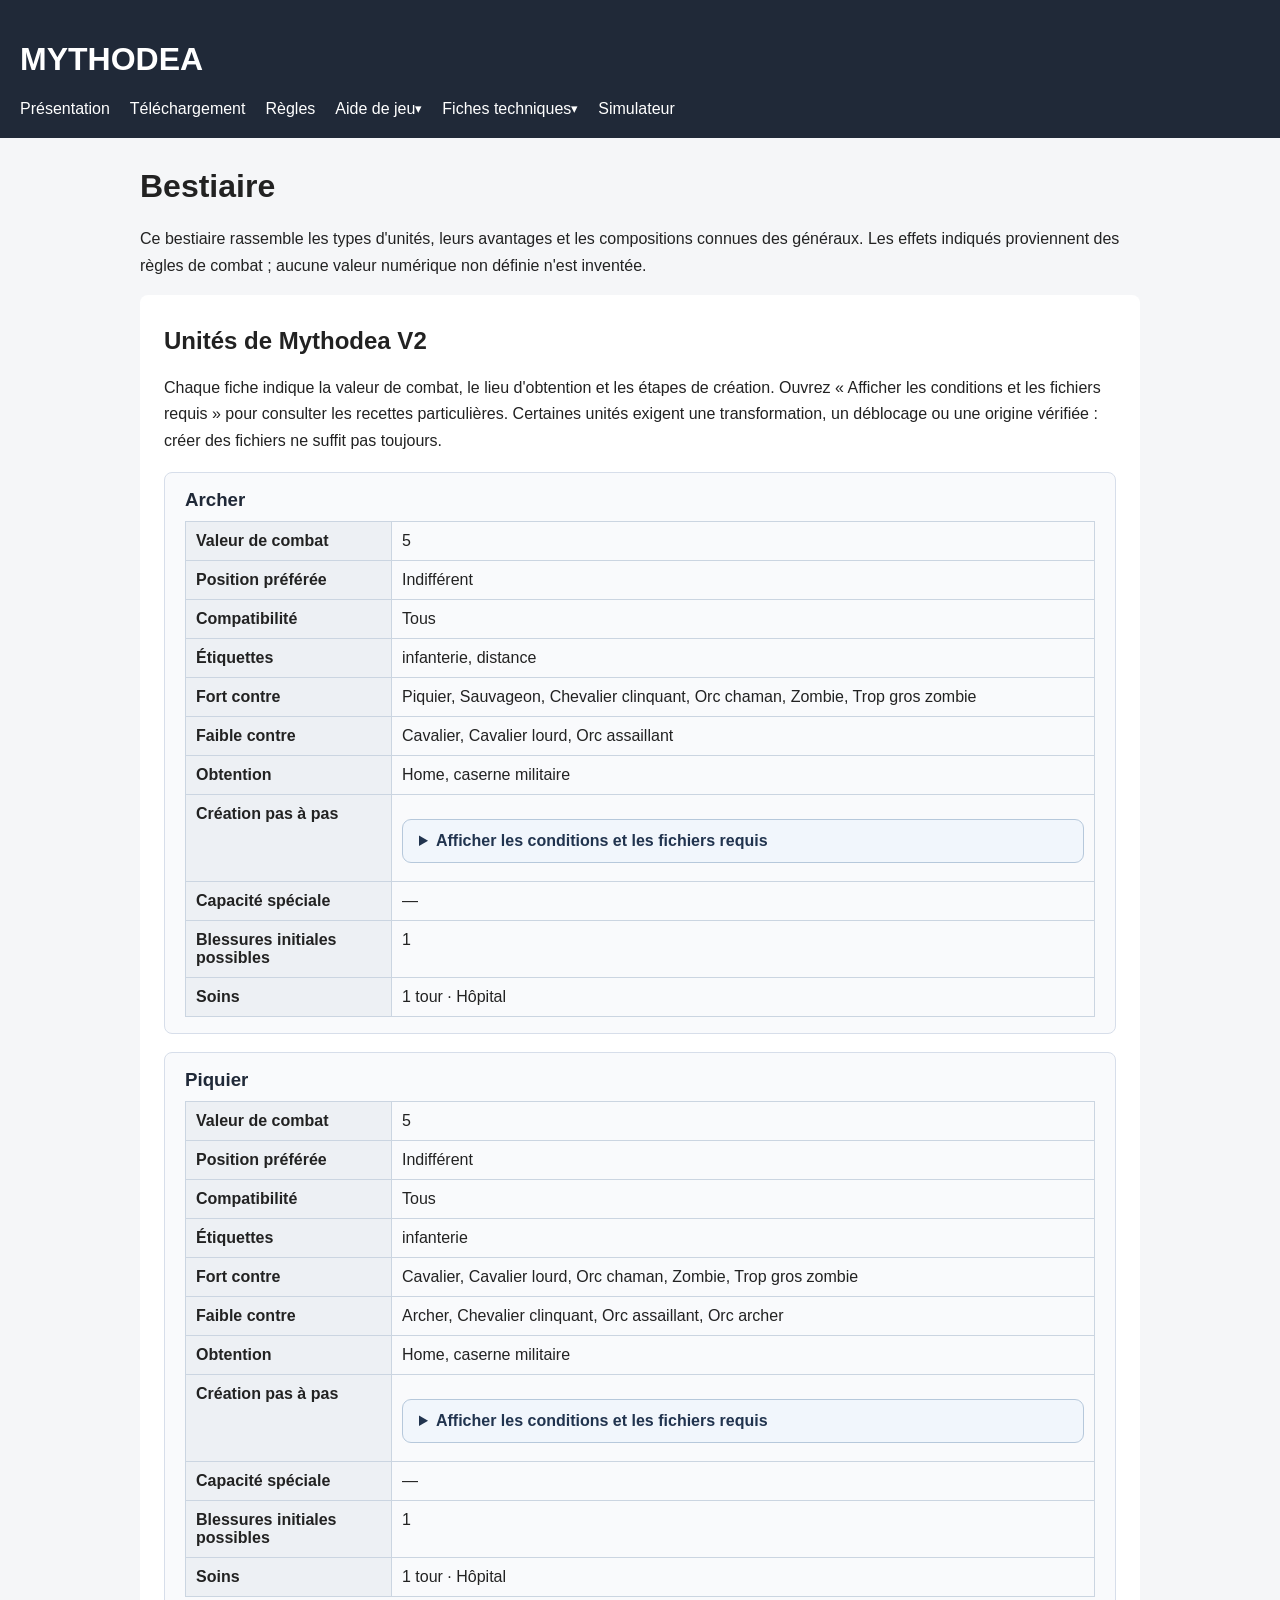
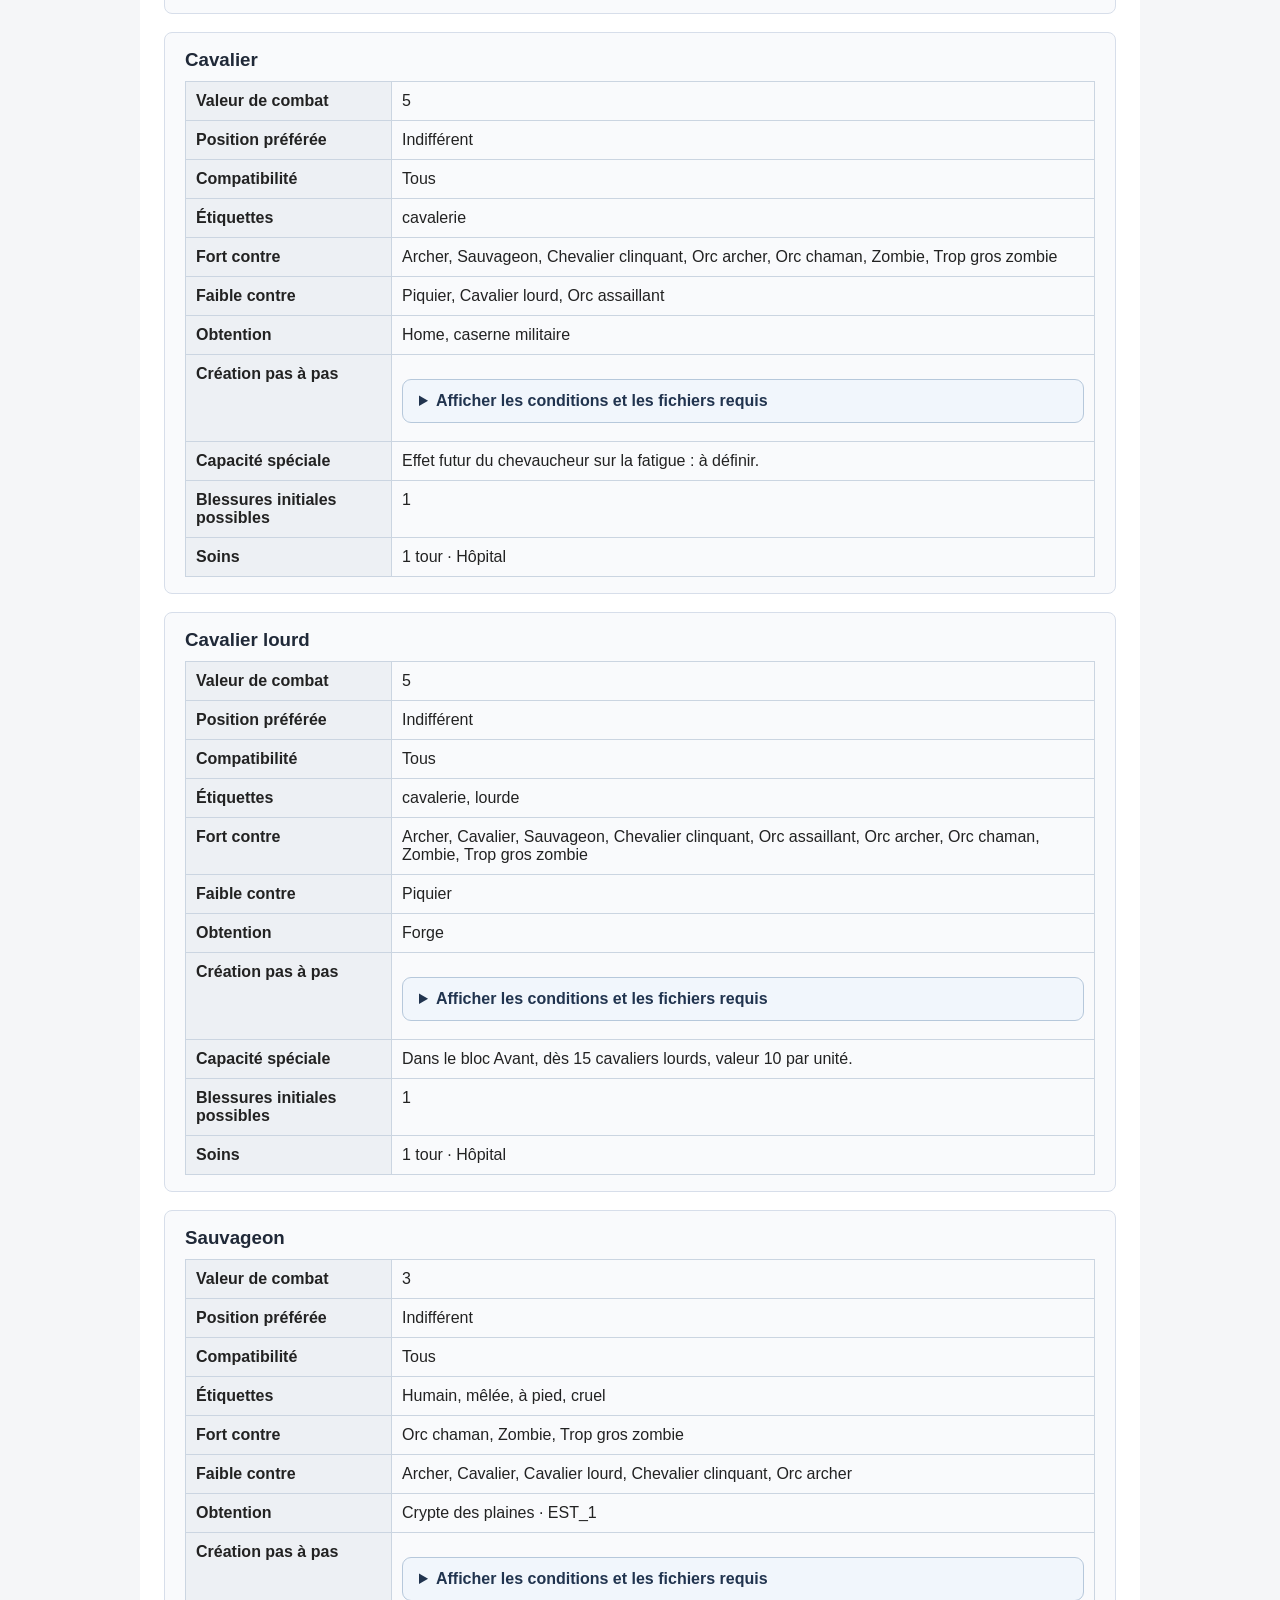
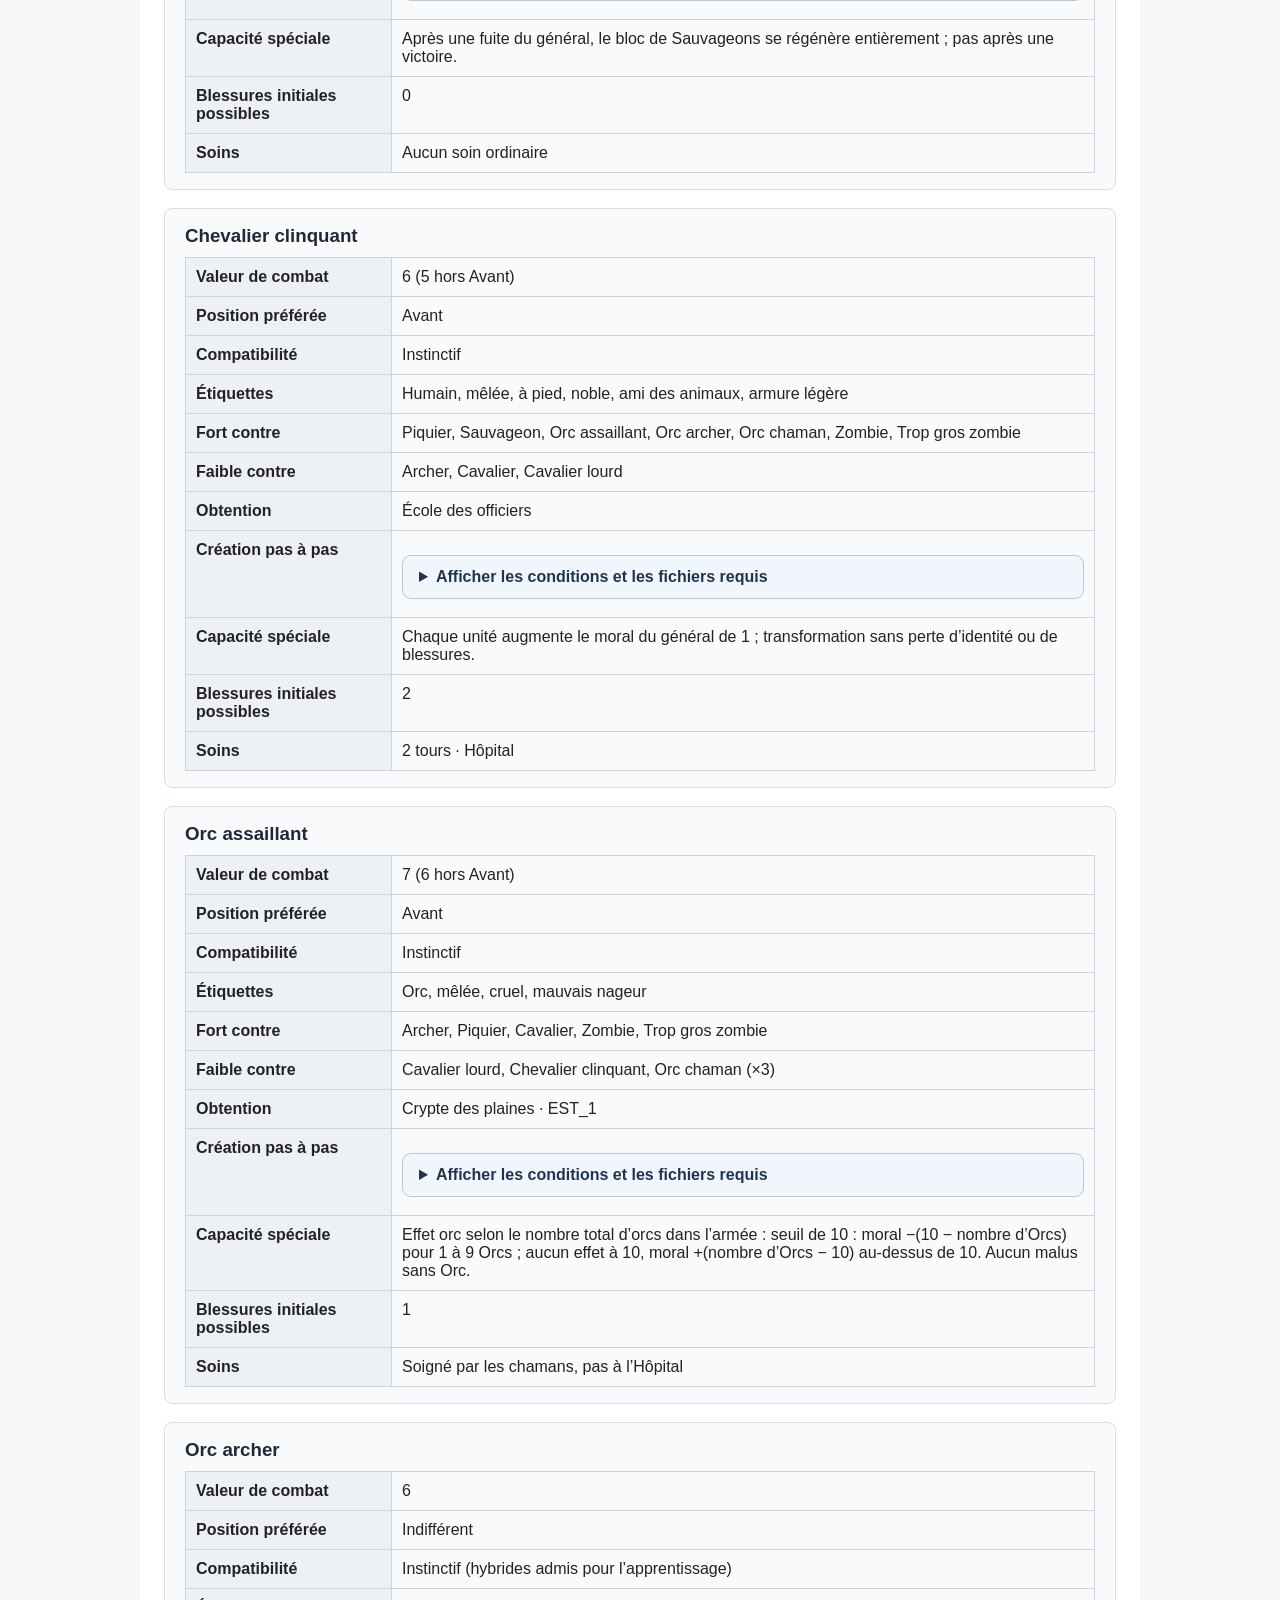
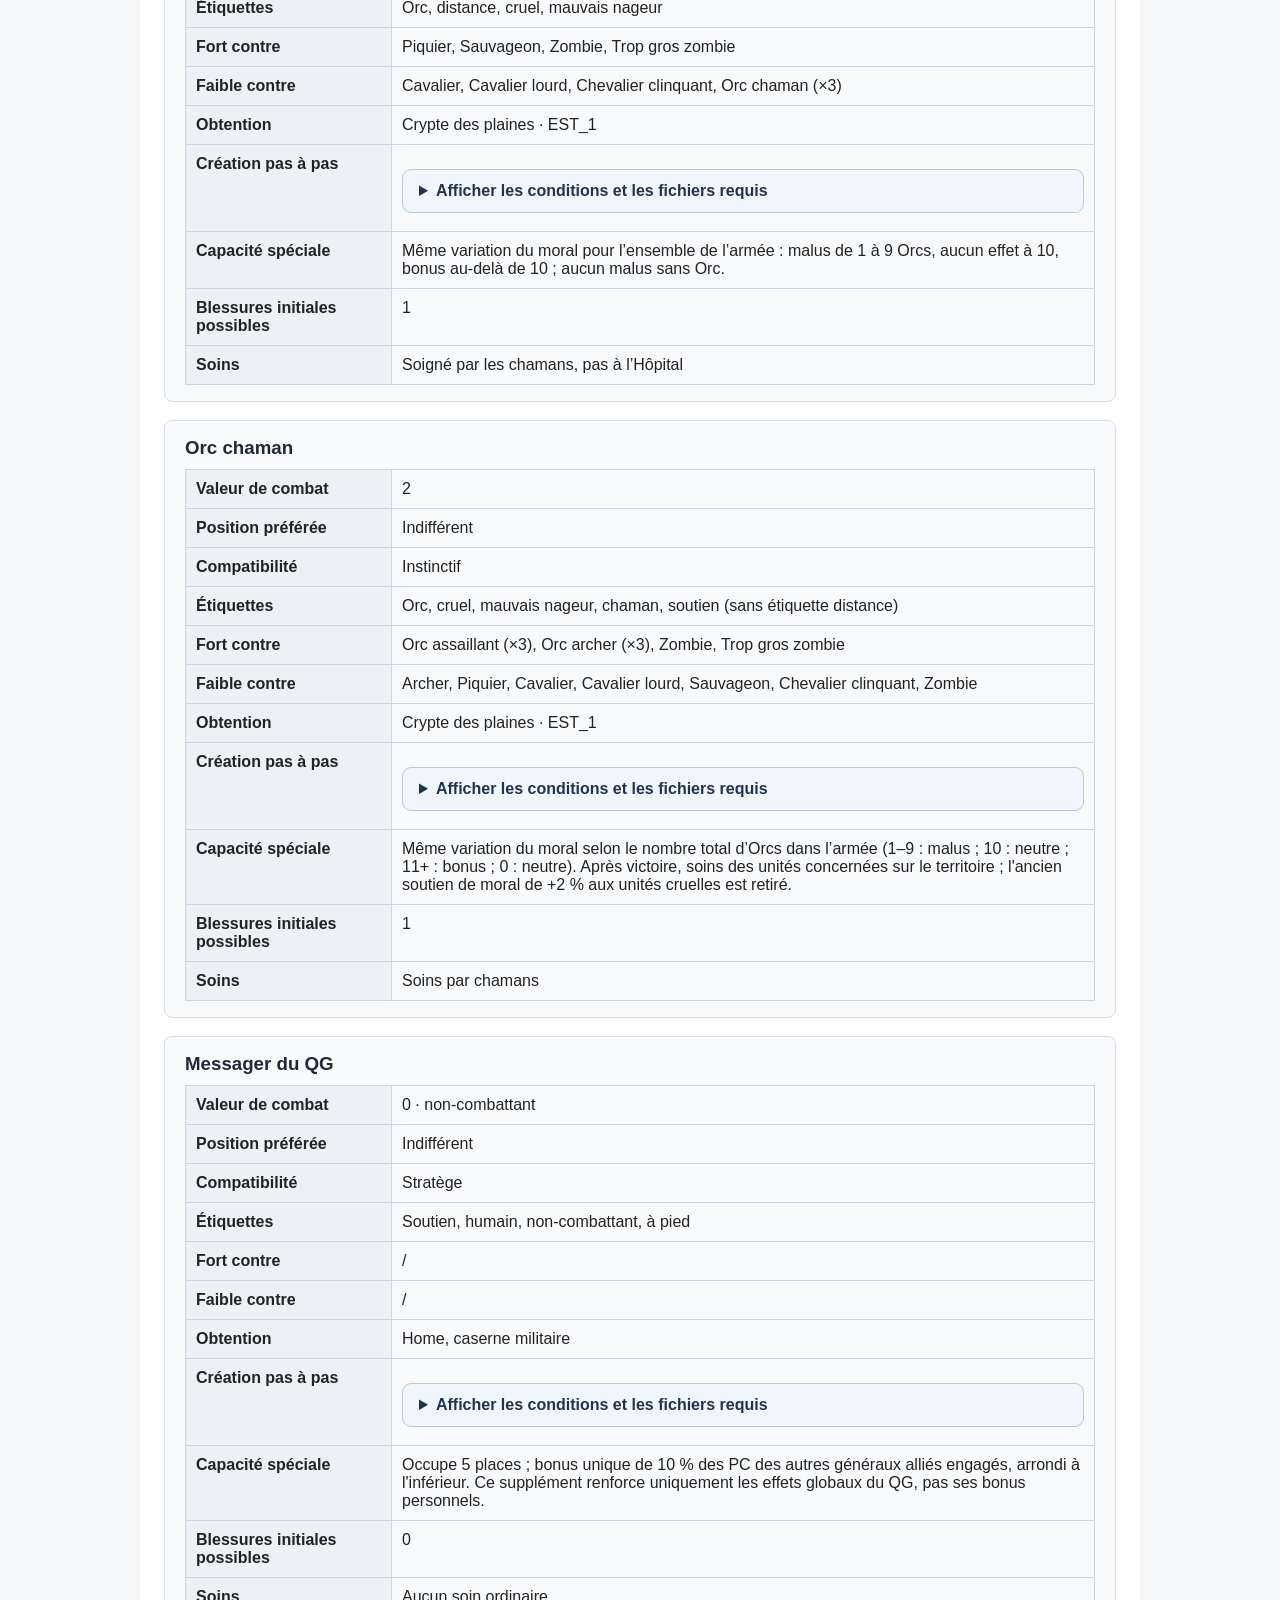
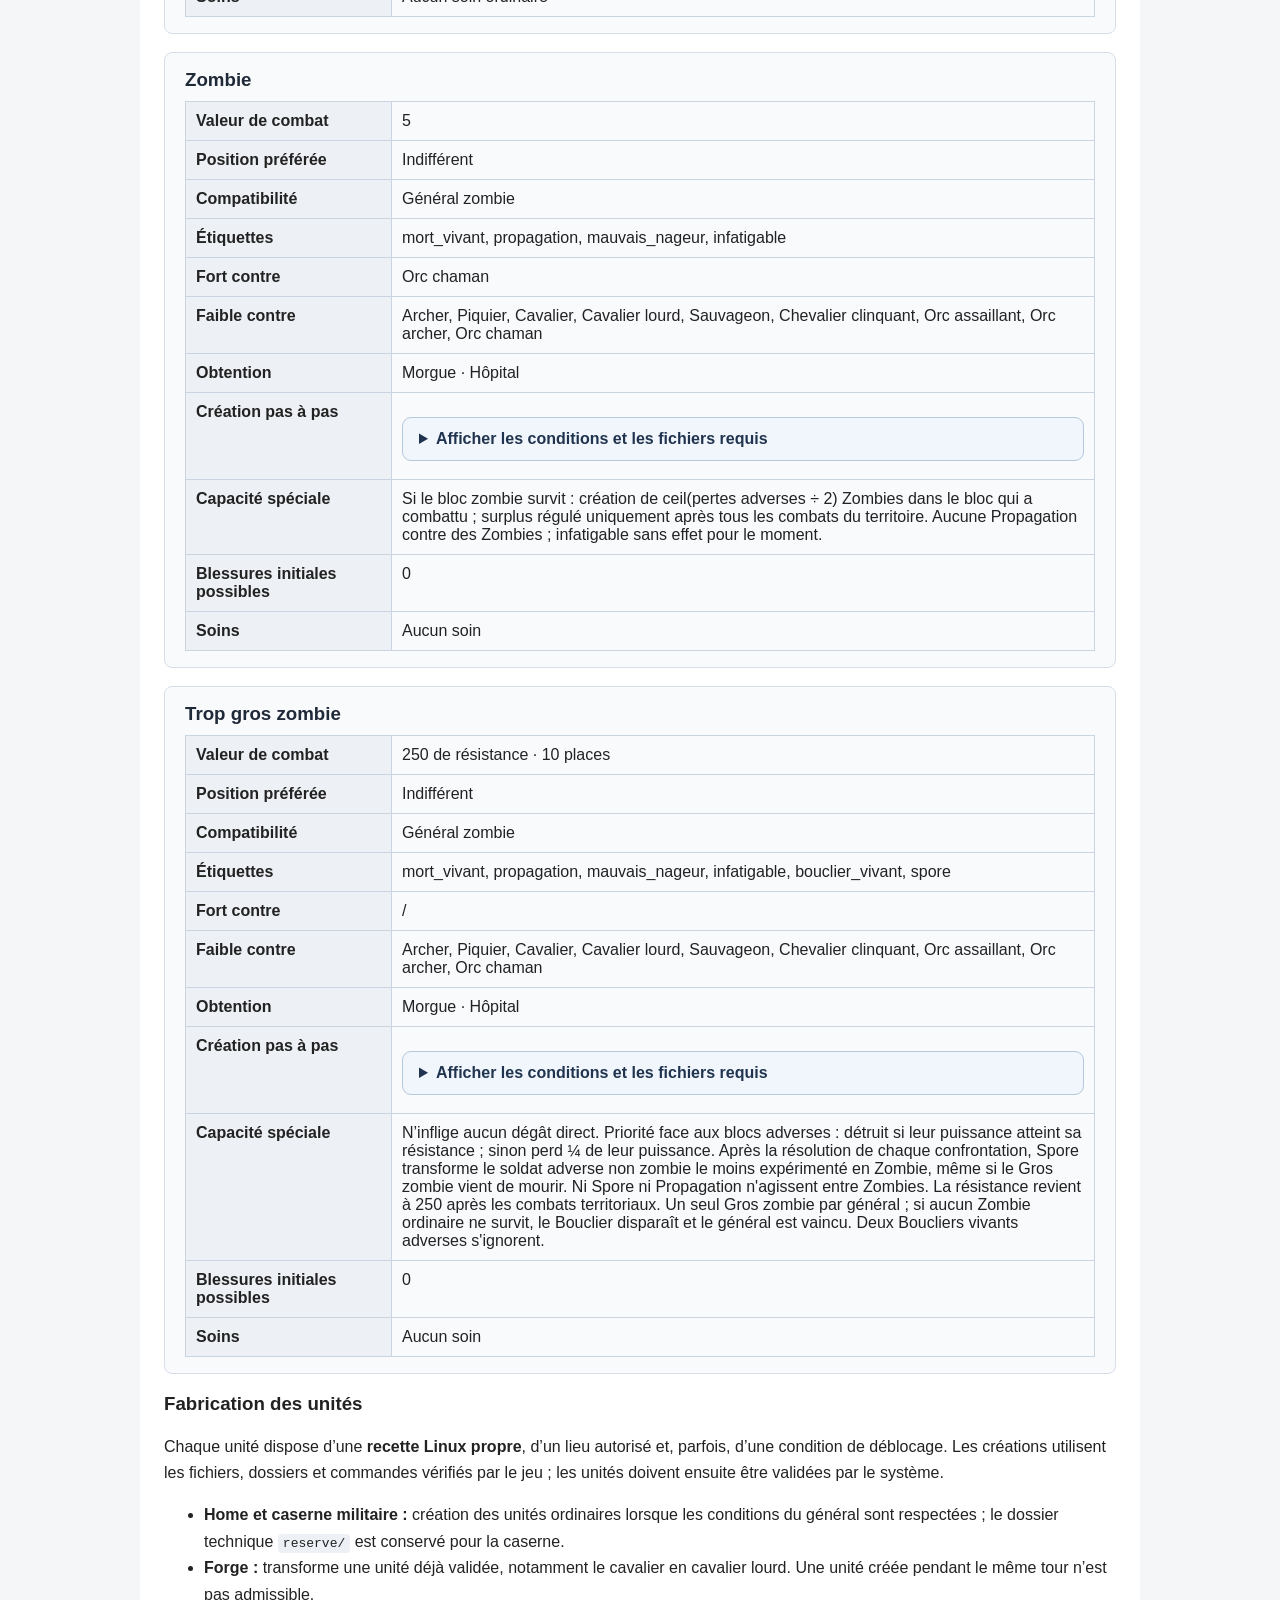
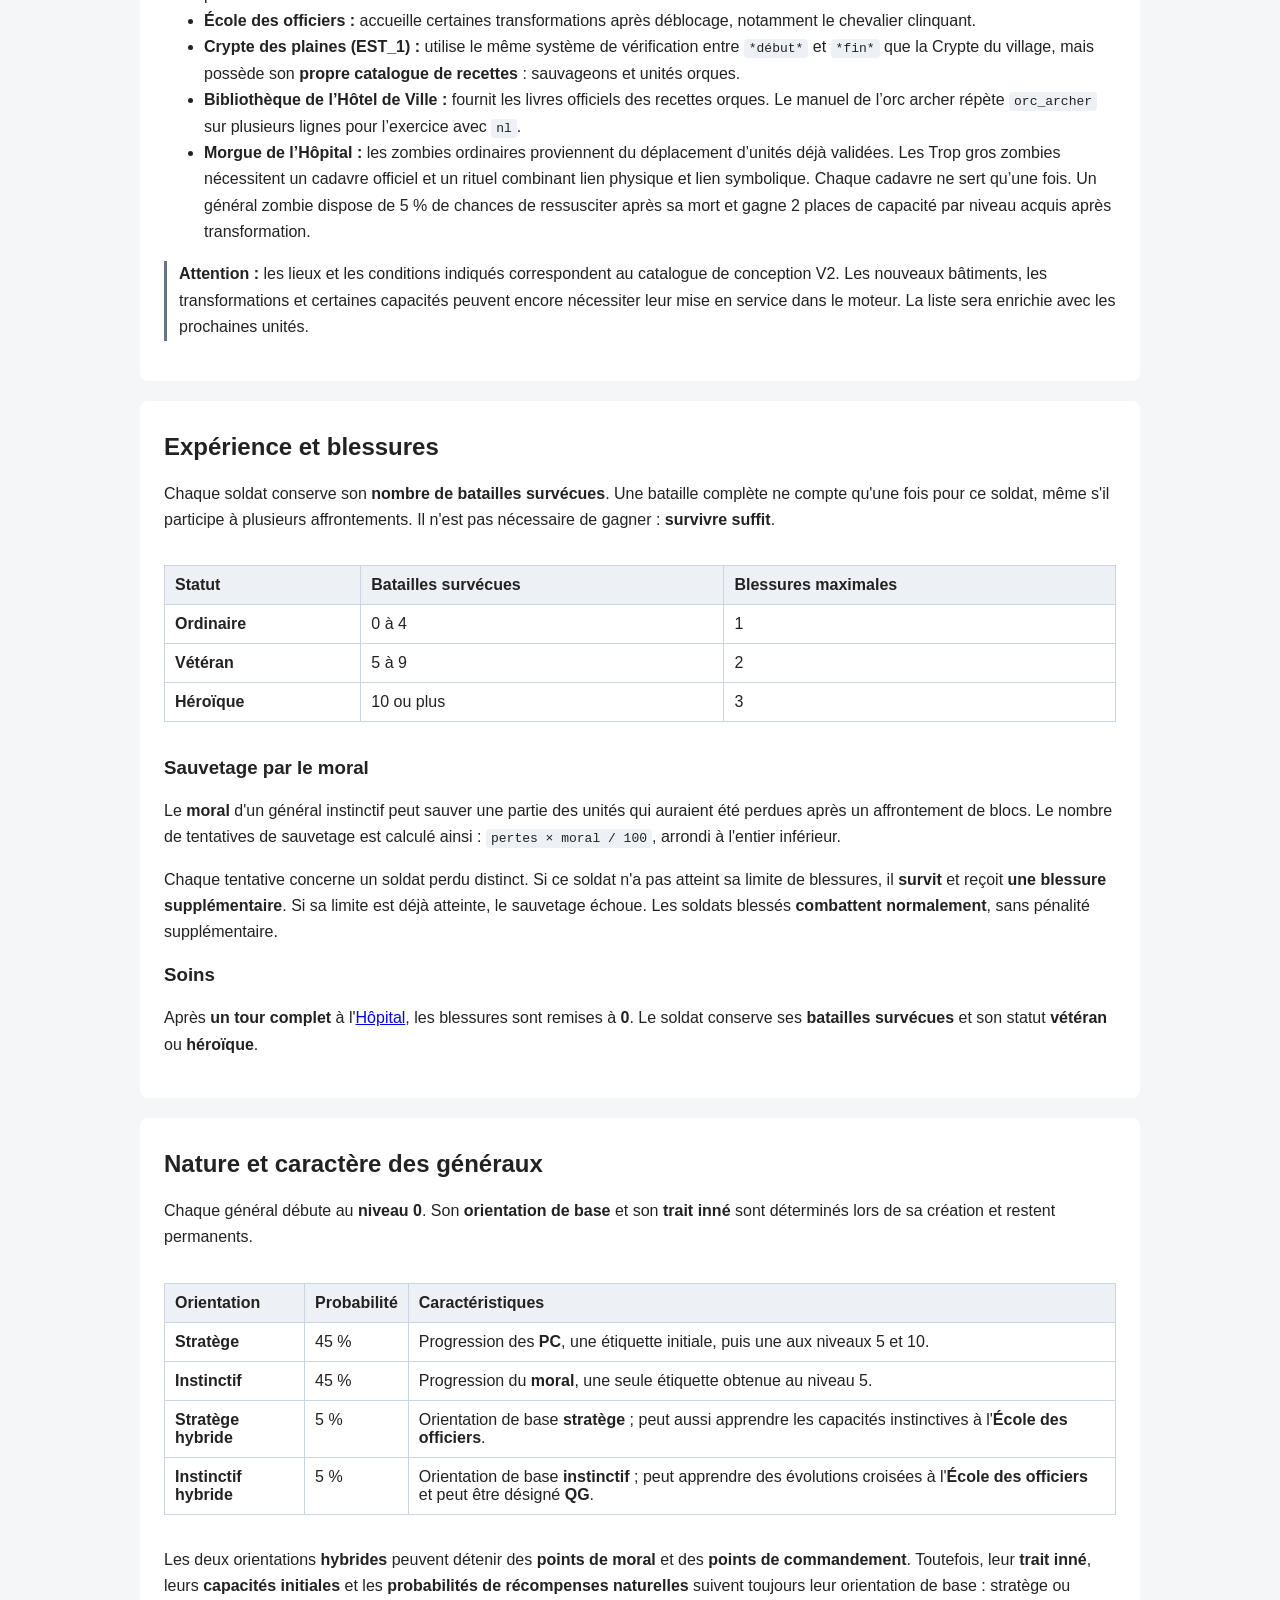
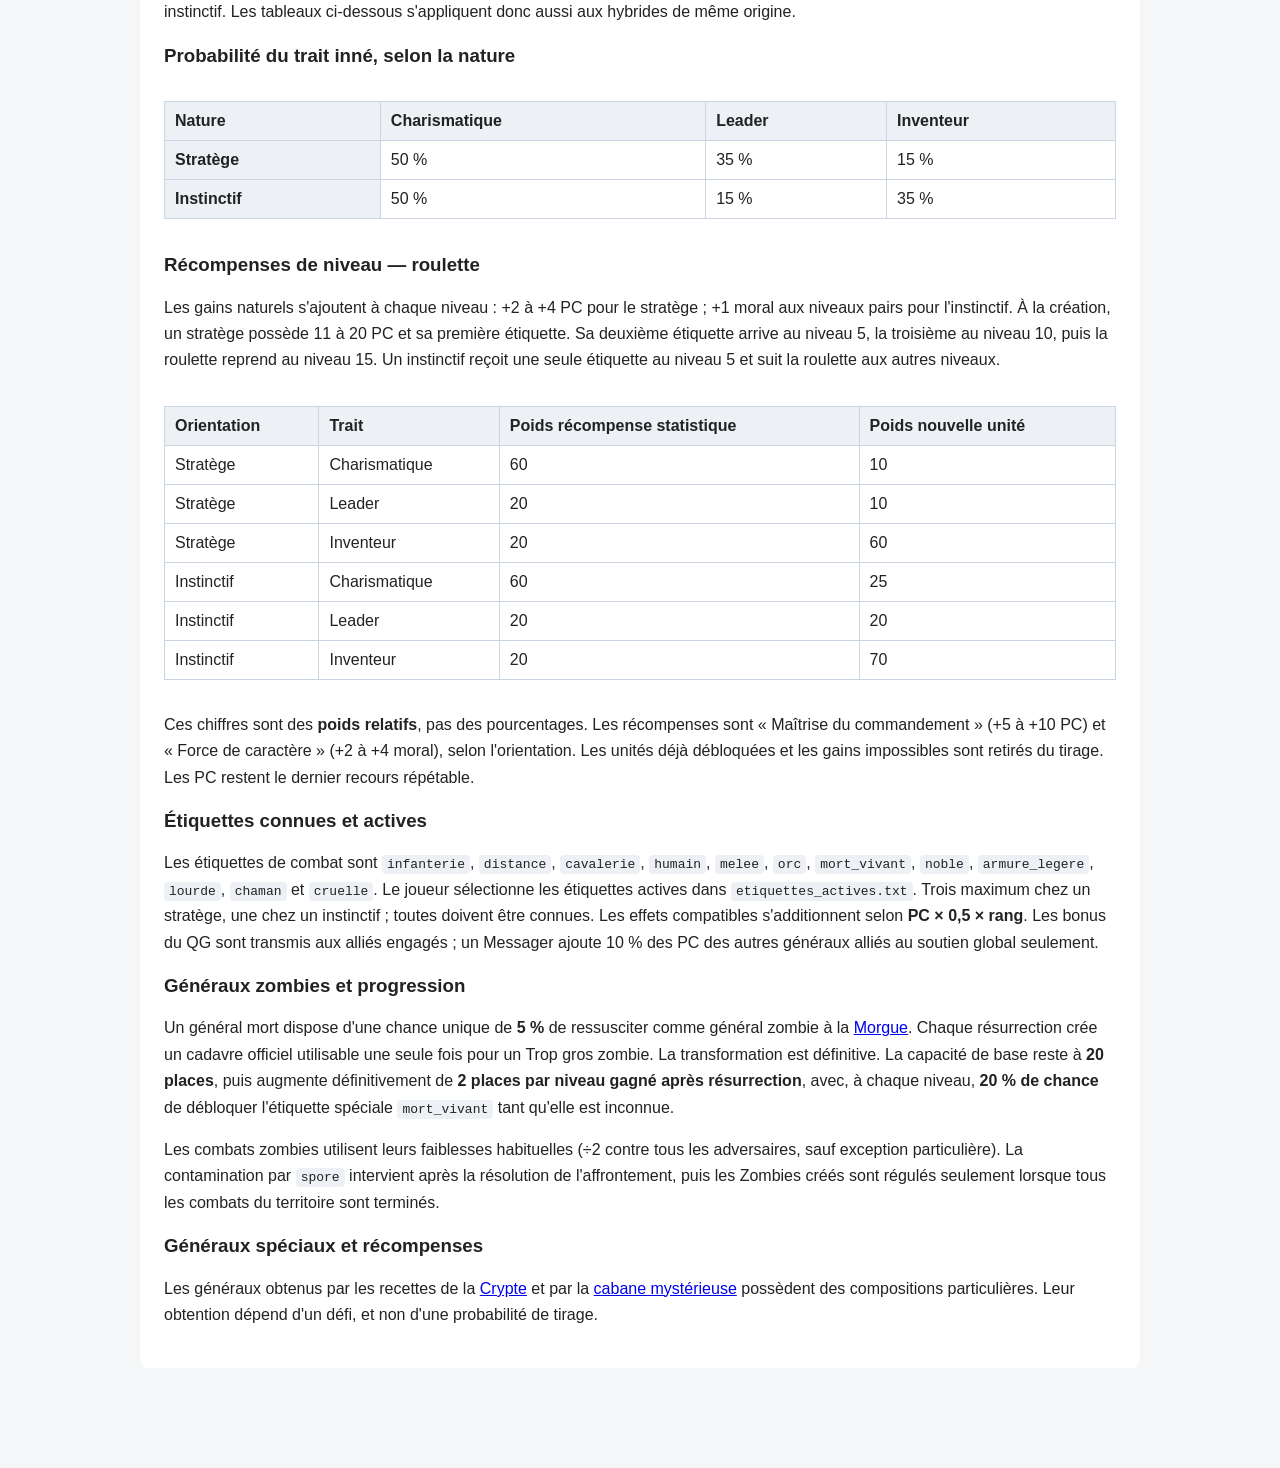
==== .dev/simulator-work/bestiaire.html @ 9d965392 "simulateur" ====
<!DOCTYPE html><html lang="fr"><head><meta charset="UTF-8"><meta name="viewport" content="width=device-width,initial-scale=1"><meta name="description" content="Types d'unités, caractéristiques et généraux de Mythodea."><title>Bestiaire — Mythodea</title><link rel="stylesheet" href="css/style.css"><style>main.guide{max-width:1000px;margin:30px auto;padding:0 18px 50px}main.guide section{padding:24px}main.guide p,main.guide li{line-height:1.65}.guide table{width:100%;border-collapse:collapse;margin:16px 0}.guide th,.guide td{border:1px solid #cbd5e1;padding:10px;text-align:left;vertical-align:top}.guide th{background:#edf0f4}.guide .scroll{overflow-x:auto}.guide code{background:#edf0f4;padding:2px 5px;border-radius:4px}.guide .note{border-left:3px solid #64748b;padding-left:12px}.guide h2{margin-top:8px}@media(max-width:650px){main.guide section{padding:16px}}.guide .unit-card{border:1px solid #d7deea;border-radius:8px;padding:16px 20px;margin:18px 0;background:#f9fafc}.guide .unit-card h3{margin:0 0 10px;color:#202938}.guide .unit-table{margin:0}.guide .unit-table th{width:185px;min-width:130px}.guide .unit-table td{overflow-wrap:anywhere}@media(max-width:650px){.guide .unit-card{padding:12px}.guide .unit-table th{min-width:100px;width:34%}}
.guide .unit-card .creation-guide{margin:14px 0 8px;border:1px solid #b6c8db;border-radius:9px;background:#f1f6fc;padding:12px 16px}.guide .creation-guide summary{cursor:pointer;font-weight:700;color:#21344f}.guide .creation-guide p{margin:10px 0 0}.guide .creation-guide code{overflow-wrap:anywhere}.guide .unit-table tr:has(th){} 
</style>
<style id="mythodea-help-nav">
nav .help-menu{display:inline-flex;position:relative;align-items:center;vertical-align:baseline;font:inherit;line-height:inherit}
nav .help-menu>summary{display:inline-flex;align-items:center;cursor:pointer;padding:0;list-style:none;user-select:none;font:inherit;line-height:inherit;color:inherit}
nav .help-menu>summary::-webkit-details-marker{display:none}
nav .help-menu>summary::after{content:" ▾";font-size:.8em}
nav .help-menu[open]>summary,nav .help-menu>summary:focus-visible{outline:2px solid #6d91bb;outline-offset:2px}
nav .help-menu .help-dropdown{position:absolute;z-index:1000;top:100%;left:0;min-width:185px;display:flex;flex-direction:column;padding:6px;background:#202938;border:1px solid #64748b;border-radius:7px;box-shadow:0 5px 15px #0003}
nav .help-dropdown a{display:block!important;white-space:nowrap;padding:9px 12px!important;color:#fff!important;text-decoration:none}
nav .help-dropdown a:hover,nav .help-dropdown a:focus-visible{background:#41526d;color:#fff!important}
@media(max-width:650px){nav .help-menu .help-dropdown{left:auto;right:0;max-width:90vw}}
</style>
<script src="js/main.js" defer></script></head><body><header><h1>MYTHODEA</h1><nav aria-label="Navigation principale"><a href="index.html">Présentation</a><a href="telechargement.html">Téléchargement</a><a href="regles.html">Règles</a><details class="help-menu"><summary>Aide de jeu</summary><div class="help-dropdown"><a href="carte.html">Carte du jeu</a><a href="batiments.html">Bâtiments</a><a href="chemins.html">Chemins Linux</a><a href="bestiaire.html">Bestiaire</a><a href="etiquettes.html">Étiquettes</a><a href="quetes.html">Quêtes</a></div></details><details class="help-menu"><summary>Fiches techniques</summary><div class="help-dropdown"><a href="fiches-unites.html">Fiches des unités</a><a href="etiquettes.html">Guide des étiquettes</a></div></details><a href="simulateur.html">Simulateur</a></nav></header><main class="guide">
<h1>Bestiaire</h1><p>Ce bestiaire rassemble les types d'unités, leurs avantages et les compositions connues des généraux. Les effets indiqués proviennent des règles de combat ; aucune valeur numérique non définie n'est inventée.</p>
<section id="unites"><h2>Unités de Mythodea V2</h2><p>Chaque fiche indique la valeur de combat, le lieu d'obtention et les étapes de création. Ouvrez « Afficher les conditions et les fichiers requis » pour consulter les recettes particulières. Certaines unités exigent une transformation, un déblocage ou une origine vérifiée : créer des fichiers ne suffit pas toujours.</p><article class="unit-card" id="unite-0"><h3>Archer</h3><div class="scroll"><table class="unit-table"><tbody><tr><th scope="row">Valeur de combat</th><td>5</td></tr><tr><th scope="row">Position préférée</th><td>Indifférent</td></tr><tr><th scope="row">Compatibilité</th><td>Tous</td></tr><tr><th scope="row">Étiquettes</th><td>infanterie, distance</td></tr><tr><th scope="row">Fort contre</th><td>Piquier, Sauvageon, Chevalier clinquant, Orc chaman, Zombie, Trop gros zombie</td></tr><tr><th scope="row">Faible contre</th><td>Cavalier, Cavalier lourd, Orc assaillant</td></tr><tr><th scope="row">Obtention</th><td>Home, caserne militaire</td></tr><tr><th scope="row">Création pas à pas</th><td><details class="creation-guide"><summary>Afficher les conditions et les fichiers requis</summary><p>Dossier <code>archer</code>, fichier <code>arc</code></p></details></td></tr><tr><th scope="row">Capacité spéciale</th><td>—</td></tr><tr><th scope="row">Blessures initiales possibles</th><td>1</td></tr><tr><th scope="row">Soins</th><td>1 tour · Hôpital</td></tr></tbody></table></div></article><article class="unit-card" id="unite-1"><h3>Piquier</h3><div class="scroll"><table class="unit-table"><tbody><tr><th scope="row">Valeur de combat</th><td>5</td></tr><tr><th scope="row">Position préférée</th><td>Indifférent</td></tr><tr><th scope="row">Compatibilité</th><td>Tous</td></tr><tr><th scope="row">Étiquettes</th><td>infanterie</td></tr><tr><th scope="row">Fort contre</th><td>Cavalier, Cavalier lourd, Orc chaman, Zombie, Trop gros zombie</td></tr><tr><th scope="row">Faible contre</th><td>Archer, Chevalier clinquant, Orc assaillant, Orc archer</td></tr><tr><th scope="row">Obtention</th><td>Home, caserne militaire</td></tr><tr><th scope="row">Création pas à pas</th><td><details class="creation-guide"><summary>Afficher les conditions et les fichiers requis</summary><p>Dossier <code>piquier</code>, fichier <code>pique</code></p></details></td></tr><tr><th scope="row">Capacité spéciale</th><td>—</td></tr><tr><th scope="row">Blessures initiales possibles</th><td>1</td></tr><tr><th scope="row">Soins</th><td>1 tour · Hôpital</td></tr></tbody></table></div></article><article class="unit-card" id="unite-2"><h3>Cavalier</h3><div class="scroll"><table class="unit-table"><tbody><tr><th scope="row">Valeur de combat</th><td>5</td></tr><tr><th scope="row">Position préférée</th><td>Indifférent</td></tr><tr><th scope="row">Compatibilité</th><td>Tous</td></tr><tr><th scope="row">Étiquettes</th><td>cavalerie</td></tr><tr><th scope="row">Fort contre</th><td>Archer, Sauvageon, Chevalier clinquant, Orc archer, Orc chaman, Zombie, Trop gros zombie</td></tr><tr><th scope="row">Faible contre</th><td>Piquier, Cavalier lourd, Orc assaillant</td></tr><tr><th scope="row">Obtention</th><td>Home, caserne militaire</td></tr><tr><th scope="row">Création pas à pas</th><td><details class="creation-guide"><summary>Afficher les conditions et les fichiers requis</summary><p>Dossier <code>cavalier</code>, fichier <code>cheval</code></p></details></td></tr><tr><th scope="row">Capacité spéciale</th><td>Effet futur du chevaucheur sur la fatigue : à définir.</td></tr><tr><th scope="row">Blessures initiales possibles</th><td>1</td></tr><tr><th scope="row">Soins</th><td>1 tour · Hôpital</td></tr></tbody></table></div></article><article class="unit-card" id="unite-3"><h3>Cavalier lourd</h3><div class="scroll"><table class="unit-table"><tbody><tr><th scope="row">Valeur de combat</th><td>5</td></tr><tr><th scope="row">Position préférée</th><td>Indifférent</td></tr><tr><th scope="row">Compatibilité</th><td>Tous</td></tr><tr><th scope="row">Étiquettes</th><td>cavalerie, lourde</td></tr><tr><th scope="row">Fort contre</th><td>Archer, Cavalier, Sauvageon, Chevalier clinquant, Orc assaillant, Orc archer, Orc chaman, Zombie, Trop gros zombie</td></tr><tr><th scope="row">Faible contre</th><td>Piquier</td></tr><tr><th scope="row">Obtention</th><td>Forge</td></tr><tr><th scope="row">Création pas à pas</th><td><details class="creation-guide"><summary>Afficher les conditions et les fichiers requis</summary><p>Transformation d’un cavalier déjà validé ; fichiers <code>armure</code>, <code>casque</code>, <code>bouclier</code>, <code>cuirasse</code> ; déblocage lié à la quête EST_2.</p></details></td></tr><tr><th scope="row">Capacité spéciale</th><td>Dans le bloc Avant, dès 15 cavaliers lourds, valeur 10 par unité.</td></tr><tr><th scope="row">Blessures initiales possibles</th><td>1</td></tr><tr><th scope="row">Soins</th><td>1 tour · Hôpital</td></tr></tbody></table></div></article><article class="unit-card" id="unite-4"><h3>Sauvageon</h3><div class="scroll"><table class="unit-table"><tbody><tr><th scope="row">Valeur de combat</th><td>3</td></tr><tr><th scope="row">Position préférée</th><td>Indifférent</td></tr><tr><th scope="row">Compatibilité</th><td>Tous</td></tr><tr><th scope="row">Étiquettes</th><td>Humain, mêlée, à pied, cruel</td></tr><tr><th scope="row">Fort contre</th><td>Orc chaman, Zombie, Trop gros zombie</td></tr><tr><th scope="row">Faible contre</th><td>Archer, Cavalier, Cavalier lourd, Chevalier clinquant, Orc archer</td></tr><tr><th scope="row">Obtention</th><td>Crypte des plaines · EST_1</td></tr><tr><th scope="row">Création pas à pas</th><td><details class="creation-guide"><summary>Afficher les conditions et les fichiers requis</summary><p>Dossier <code>sauvageon</code>, création d’un fichier dans <code>vi</code> contenant « boueux » et « crasseux » sur des lignes distinctes ; déblocage par niveau.</p></details></td></tr><tr><th scope="row">Capacité spéciale</th><td>Après une fuite du général, le bloc de Sauvageons se régénère entièrement ; pas après une victoire.</td></tr><tr><th scope="row">Blessures initiales possibles</th><td>0</td></tr><tr><th scope="row">Soins</th><td>Aucun soin ordinaire</td></tr></tbody></table></div></article><article class="unit-card" id="unite-5"><h3>Chevalier clinquant</h3><div class="scroll"><table class="unit-table"><tbody><tr><th scope="row">Valeur de combat</th><td>6 (5 hors Avant)</td></tr><tr><th scope="row">Position préférée</th><td>Avant</td></tr><tr><th scope="row">Compatibilité</th><td>Instinctif</td></tr><tr><th scope="row">Étiquettes</th><td>Humain, mêlée, à pied, noble, ami des animaux, armure légère</td></tr><tr><th scope="row">Fort contre</th><td>Piquier, Sauvageon, Orc assaillant, Orc archer, Orc chaman, Zombie, Trop gros zombie</td></tr><tr><th scope="row">Faible contre</th><td>Archer, Cavalier, Cavalier lourd</td></tr><tr><th scope="row">Obtention</th><td>École des officiers</td></tr><tr><th scope="row">Création pas à pas</th><td><details class="creation-guide"><summary>Afficher les conditions et les fichiers requis</summary><p>Transformation depuis un sauvageon ; recette mentionnant la suppression d’un fichier <code>.txt</code> ; connaissance obtenue par montée de niveau.</p></details></td></tr><tr><th scope="row">Capacité spéciale</th><td>Chaque unité augmente le moral du général de 1 ; transformation sans perte d’identité ou de blessures.</td></tr><tr><th scope="row">Blessures initiales possibles</th><td>2</td></tr><tr><th scope="row">Soins</th><td>2 tours · Hôpital</td></tr></tbody></table></div></article><article class="unit-card" id="unite-6"><h3>Orc assaillant</h3><div class="scroll"><table class="unit-table"><tbody><tr><th scope="row">Valeur de combat</th><td>7 (6 hors Avant)</td></tr><tr><th scope="row">Position préférée</th><td>Avant</td></tr><tr><th scope="row">Compatibilité</th><td>Instinctif</td></tr><tr><th scope="row">Étiquettes</th><td>Orc, mêlée, cruel, mauvais nageur</td></tr><tr><th scope="row">Fort contre</th><td>Archer, Piquier, Cavalier, Zombie, Trop gros zombie</td></tr><tr><th scope="row">Faible contre</th><td>Cavalier lourd, Chevalier clinquant, Orc chaman (×3)</td></tr><tr><th scope="row">Obtention</th><td>Crypte des plaines · EST_1</td></tr><tr><th scope="row">Création pas à pas</th><td><details class="creation-guide"><summary>Afficher les conditions et les fichiers requis</summary><p>Livre officiel de la Bibliothèque ; recette <code>pwd</code>, <code>cp</code>, <code>du -h</code> ; déblocage par montée de niveau et livre de comptes.</p></details></td></tr><tr><th scope="row">Capacité spéciale</th><td>Effet orc selon le nombre total d’orcs dans l’armée : seuil de 10 : moral −(10 − nombre d’Orcs) pour 1 à 9 Orcs ; aucun effet à 10, moral +(nombre d’Orcs − 10) au-dessus de 10. Aucun malus sans Orc.</td></tr><tr><th scope="row">Blessures initiales possibles</th><td>1</td></tr><tr><th scope="row">Soins</th><td>Soigné par les chamans, pas à l’Hôpital</td></tr></tbody></table></div></article><article class="unit-card" id="unite-7"><h3>Orc archer</h3><div class="scroll"><table class="unit-table"><tbody><tr><th scope="row">Valeur de combat</th><td>6</td></tr><tr><th scope="row">Position préférée</th><td>Indifférent</td></tr><tr><th scope="row">Compatibilité</th><td>Instinctif (hybrides admis pour l’apprentissage)</td></tr><tr><th scope="row">Étiquettes</th><td>Orc, distance, cruel, mauvais nageur</td></tr><tr><th scope="row">Fort contre</th><td>Piquier, Sauvageon, Zombie, Trop gros zombie</td></tr><tr><th scope="row">Faible contre</th><td>Cavalier, Cavalier lourd, Chevalier clinquant, Orc chaman (×3)</td></tr><tr><th scope="row">Obtention</th><td>Crypte des plaines · EST_1</td></tr><tr><th scope="row">Création pas à pas</th><td><details class="creation-guide"><summary>Afficher les conditions et les fichiers requis</summary><p>Livre de la Bibliothèque ; utiliser <code>nl</code> et indiquer un numéro de ligne contenant <code>orc_archer</code> ; déblocage par niveau et livre de comptes.</p></details></td></tr><tr><th scope="row">Capacité spéciale</th><td>Même variation du moral pour l’ensemble de l’armée : malus de 1 à 9 Orcs, aucun effet à 10, bonus au-delà de 10 ; aucun malus sans Orc.</td></tr><tr><th scope="row">Blessures initiales possibles</th><td>1</td></tr><tr><th scope="row">Soins</th><td>Soigné par les chamans, pas à l’Hôpital</td></tr></tbody></table></div></article><article class="unit-card" id="unite-8"><h3>Orc chaman</h3><div class="scroll"><table class="unit-table"><tbody><tr><th scope="row">Valeur de combat</th><td>2</td></tr><tr><th scope="row">Position préférée</th><td>Indifférent</td></tr><tr><th scope="row">Compatibilité</th><td>Instinctif</td></tr><tr><th scope="row">Étiquettes</th><td>Orc, cruel, mauvais nageur, chaman, soutien (sans étiquette distance)</td></tr><tr><th scope="row">Fort contre</th><td>Orc assaillant (×3), Orc archer (×3), Zombie, Trop gros zombie</td></tr><tr><th scope="row">Faible contre</th><td>Archer, Piquier, Cavalier, Cavalier lourd, Sauvageon, Chevalier clinquant, Zombie</td></tr><tr><th scope="row">Obtention</th><td>Crypte des plaines · EST_1</td></tr><tr><th scope="row">Création pas à pas</th><td><details class="creation-guide"><summary>Afficher les conditions et les fichiers requis</summary><p>Livre de la Bibliothèque ; <code>pwd</code>, <code>cp</code>, <code>head</code>, <code>head -n 5</code> ; déblocage par niveau et livre de comptes.</p></details></td></tr><tr><th scope="row">Capacité spéciale</th><td>Même variation du moral selon le nombre total d’Orcs dans l’armée (1–9 : malus ; 10 : neutre ; 11+ : bonus ; 0 : neutre). Après victoire, soins des unités concernées sur le territoire ; l'ancien soutien de moral de +2 % aux unités cruelles est retiré.</td></tr><tr><th scope="row">Blessures initiales possibles</th><td>1</td></tr><tr><th scope="row">Soins</th><td>Soins par chamans</td></tr></tbody></table></div></article><article class="unit-card" id="unite-9"><h3>Messager du QG</h3><div class="scroll"><table class="unit-table"><tbody><tr><th scope="row">Valeur de combat</th><td>0 · non-combattant</td></tr><tr><th scope="row">Position préférée</th><td>Indifférent</td></tr><tr><th scope="row">Compatibilité</th><td>Stratège</td></tr><tr><th scope="row">Étiquettes</th><td>Soutien, humain, non-combattant, à pied</td></tr><tr><th scope="row">Fort contre</th><td>/</td></tr><tr><th scope="row">Faible contre</th><td>/</td></tr><tr><th scope="row">Obtention</th><td>Home, caserne militaire</td></tr><tr><th scope="row">Création pas à pas</th><td><details class="creation-guide"><summary>Afficher les conditions et les fichiers requis</summary><p>Dossier <code>messager_du_QG</code> et fichiers <code>sceau du roi</code>, <code>enveloppe</code>, <code>monocle</code>, avec permissions distinctes ; déblocage par niveau.</p></details></td></tr><tr><th scope="row">Capacité spéciale</th><td>Occupe 5 places ; bonus unique de 10 % des PC des autres généraux alliés engagés, arrondi à l'inférieur. Ce supplément renforce uniquement les effets globaux du QG, pas ses bonus personnels.</td></tr><tr><th scope="row">Blessures initiales possibles</th><td>0</td></tr><tr><th scope="row">Soins</th><td>Aucun soin ordinaire</td></tr></tbody></table></div></article><article class="unit-card" id="unite-10"><h3>Zombie</h3><div class="scroll"><table class="unit-table"><tbody><tr><th scope="row">Valeur de combat</th><td>5</td></tr><tr><th scope="row">Position préférée</th><td>Indifférent</td></tr><tr><th scope="row">Compatibilité</th><td>Général zombie</td></tr><tr><th scope="row">Étiquettes</th><td>mort_vivant, propagation, mauvais_nageur, infatigable</td></tr><tr><th scope="row">Fort contre</th><td>Orc chaman</td></tr><tr><th scope="row">Faible contre</th><td>Archer, Piquier, Cavalier, Cavalier lourd, Sauvageon, Chevalier clinquant, Orc assaillant, Orc archer, Orc chaman</td></tr><tr><th scope="row">Obtention</th><td>Morgue · Hôpital</td></tr><tr><th scope="row">Création pas à pas</th><td><details class="creation-guide"><summary>Afficher les conditions et les fichiers requis</summary><p>Déplacer (<code>mv</code>) une unité archer, piquier ou cavalier déjà validée de son général vers le général zombie ; aucun cadavre de la Morgue consommé.</p></details></td></tr><tr><th scope="row">Capacité spéciale</th><td>Si le bloc zombie survit : création de ceil(pertes adverses ÷ 2) Zombies dans le bloc qui a combattu ; surplus régulé uniquement après tous les combats du territoire. Aucune Propagation contre des Zombies ; infatigable sans effet pour le moment.</td></tr><tr><th scope="row">Blessures initiales possibles</th><td>0</td></tr><tr><th scope="row">Soins</th><td>Aucun soin</td></tr></tbody></table></div></article><article class="unit-card" id="unite-11"><h3>Trop gros zombie</h3><div class="scroll"><table class="unit-table"><tbody><tr><th scope="row">Valeur de combat</th><td>250 de résistance · 10 places</td></tr><tr><th scope="row">Position préférée</th><td>Indifférent</td></tr><tr><th scope="row">Compatibilité</th><td>Général zombie</td></tr><tr><th scope="row">Étiquettes</th><td>mort_vivant, propagation, mauvais_nageur, infatigable, bouclier_vivant, spore</td></tr><tr><th scope="row">Fort contre</th><td>/</td></tr><tr><th scope="row">Faible contre</th><td>Archer, Piquier, Cavalier, Cavalier lourd, Sauvageon, Chevalier clinquant, Orc assaillant, Orc archer, Orc chaman</td></tr><tr><th scope="row">Obtention</th><td>Morgue · Hôpital</td></tr><tr><th scope="row">Création pas à pas</th><td><details class="creation-guide"><summary>Afficher les conditions et les fichiers requis</summary><p>Un cadavre officiel par acquisition de général zombie ; lien physique partageant l’inode, lien symbolique relatif vers ce lien, puis rattachement à l’armée. Cadavre consommé une seule fois.</p></details></td></tr><tr><th scope="row">Capacité spéciale</th><td>N’inflige aucun dégât direct. Priorité face aux blocs adverses : détruit si leur puissance atteint sa résistance ; sinon perd ¼ de leur puissance. Après la résolution de chaque confrontation, Spore transforme le soldat adverse non zombie le moins expérimenté en Zombie, même si le Gros zombie vient de mourir. Ni Spore ni Propagation n'agissent entre Zombies. La résistance revient à 250 après les combats territoriaux. Un seul Gros zombie par général ; si aucun Zombie ordinaire ne survit, le Bouclier disparaît et le général est vaincu. Deux Boucliers vivants adverses s'ignorent.</td></tr><tr><th scope="row">Blessures initiales possibles</th><td>0</td></tr><tr><th scope="row">Soins</th><td>Aucun soin</td></tr></tbody></table></div></article><h3>Fabrication des unités</h3>
<p>Chaque unité dispose d’une <strong>recette Linux propre</strong>, d’un lieu autorisé et, parfois, d’une condition de déblocage. Les créations utilisent les fichiers, dossiers et commandes vérifiés par le jeu ; les unités doivent ensuite être validées par le système.</p>
<ul><li><strong>Home et caserne militaire :</strong> création des unités ordinaires lorsque les conditions du général sont respectées ; le dossier technique <code>reserve/</code> est conservé pour la caserne.</li>
<li><strong>Forge :</strong> transforme une unité déjà validée, notamment le cavalier en cavalier lourd. Une unité créée pendant le même tour n’est pas admissible.</li>
<li><strong>École des officiers :</strong> accueille certaines transformations après déblocage, notamment le chevalier clinquant.</li>
<li><strong>Crypte des plaines (EST_1) :</strong> utilise le même système de vérification entre <code>*début*</code> et <code>*fin*</code> que la Crypte du village, mais possède son <strong>propre catalogue de recettes</strong> : sauvageons et unités orques.</li>
<li><strong>Bibliothèque de l’Hôtel de Ville :</strong> fournit les livres officiels des recettes orques. Le manuel de l’orc archer répète <code>orc_archer</code> sur plusieurs lignes pour l’exercice avec <code>nl</code>.</li>
<li><strong>Morgue de l’Hôpital :</strong> les zombies ordinaires proviennent du déplacement d’unités déjà validées. Les Trop gros zombies nécessitent un cadavre officiel et un rituel combinant lien physique et lien symbolique. Chaque cadavre ne sert qu’une fois. Un général zombie dispose de 5 % de chances de ressusciter après sa mort et gagne 2 places de capacité par niveau acquis après transformation.</li></ul>
<p class="note"><strong>Attention :</strong> les lieux et les conditions indiqués correspondent au catalogue de conception V2. Les nouveaux bâtiments, les transformations et certaines capacités peuvent encore nécessiter leur mise en service dans le moteur. La liste sera enrichie avec les prochaines unités.</p></section>
<section id="experience-blessures"><h2>Expérience et blessures</h2>
<p>Chaque soldat conserve son <strong>nombre de batailles survécues</strong>. Une bataille complète ne compte qu'une fois pour ce soldat, même s'il participe à plusieurs affrontements. Il n'est pas nécessaire de gagner : <strong>survivre suffit</strong>.</p>
<div class="scroll"><table><thead><tr><th>Statut</th><th>Batailles survécues</th><th>Blessures maximales</th></tr></thead><tbody>
<tr><td><strong>Ordinaire</strong></td><td>0 à 4</td><td>1</td></tr>
<tr><td><strong>Vétéran</strong></td><td>5 à 9</td><td>2</td></tr>
<tr><td><strong>Héroïque</strong></td><td>10 ou plus</td><td>3</td></tr>
</tbody></table></div>
<h3>Sauvetage par le moral</h3>
<p>Le <strong>moral</strong> d'un général instinctif peut sauver une partie des unités qui auraient été perdues après un affrontement de blocs. Le nombre de tentatives de sauvetage est calculé ainsi : <code>pertes × moral / 100</code>, arrondi à l'entier inférieur.</p>
<p>Chaque tentative concerne un soldat perdu distinct. Si ce soldat n'a pas atteint sa limite de blessures, il <strong>survit</strong> et reçoit <strong>une blessure supplémentaire</strong>. Si sa limite est déjà atteinte, le sauvetage échoue. Les soldats blessés <strong>combattent normalement</strong>, sans pénalité supplémentaire.</p>
<h3>Soins</h3>
<p>Après <strong>un tour complet</strong> à l'<a href="batiments.html">Hôpital</a>, les blessures sont remises à <strong>0</strong>. Le soldat conserve ses <strong>batailles survécues</strong> et son statut <strong>vétéran</strong> ou <strong>héroïque</strong>.</p>
</section>
<section id="generaux"><h2>Nature et caractère des généraux</h2><p>Chaque général débute au <strong>niveau 0</strong>. Son <strong>orientation de base</strong> et son <strong>trait inné</strong> sont déterminés lors de sa création et restent permanents.</p>
<div class="scroll"><table><thead><tr><th>Orientation</th><th>Probabilité</th><th>Caractéristiques</th></tr></thead><tbody>
<tr><td><strong>Stratège</strong></td><td>45 %</td><td>Progression des <strong>PC</strong>, une étiquette initiale, puis une aux niveaux 5 et 10.</td></tr>
<tr><td><strong>Instinctif</strong></td><td>45 %</td><td>Progression du <strong>moral</strong>, une seule étiquette obtenue au niveau 5.</td></tr>
<tr><td><strong>Stratège hybride</strong></td><td>5 %</td><td>Orientation de base <strong>stratège</strong> ; peut aussi apprendre les capacités instinctives à l'<strong>École des officiers</strong>.</td></tr>
<tr><td><strong>Instinctif hybride</strong></td><td>5 %</td><td>Orientation de base <strong>instinctif</strong> ; peut apprendre des évolutions croisées à l'<strong>École des officiers</strong> et peut être désigné <strong>QG</strong>.</td></tr>
</tbody></table></div>
<p>Les deux orientations <strong>hybrides</strong> peuvent détenir des <strong>points de moral</strong> et des <strong>points de commandement</strong>. Toutefois, leur <strong>trait inné</strong>, leurs <strong>capacités initiales</strong> et les <strong>probabilités de récompenses naturelles</strong> suivent toujours leur orientation de base : stratège ou instinctif. Les tableaux ci-dessous s'appliquent donc aussi aux hybrides de même origine.</p>
<h3>Probabilité du trait inné, selon la nature</h3><div class="scroll"><table><thead><tr><th>Nature</th><th>Charismatique</th><th>Leader</th><th>Inventeur</th></tr></thead><tbody><tr><th>Stratège</th><td>50 %</td><td>35 %</td><td>15 %</td></tr><tr><th>Instinctif</th><td>50 %</td><td>15 %</td><td>35 %</td></tr></tbody></table></div>
<h3>Récompenses de niveau — roulette</h3>
<p>Les gains naturels s'ajoutent à chaque niveau : +2 à +4 PC pour le stratège ; +1 moral aux niveaux pairs pour l'instinctif. À la création, un stratège possède 11 à 20 PC et sa première étiquette. Sa deuxième étiquette arrive au niveau 5, la troisième au niveau 10, puis la roulette reprend au niveau 15. Un instinctif reçoit une seule étiquette au niveau 5 et suit la roulette aux autres niveaux.</p>
<div class="scroll"><table><thead><tr><th>Orientation</th><th>Trait</th><th>Poids récompense statistique</th><th>Poids nouvelle unité</th></tr></thead><tbody>
<tr><td>Stratège</td><td>Charismatique</td><td>60</td><td>10</td></tr>
<tr><td>Stratège</td><td>Leader</td><td>20</td><td>10</td></tr>
<tr><td>Stratège</td><td>Inventeur</td><td>20</td><td>60</td></tr>
<tr><td>Instinctif</td><td>Charismatique</td><td>60</td><td>25</td></tr>
<tr><td>Instinctif</td><td>Leader</td><td>20</td><td>20</td></tr>
<tr><td>Instinctif</td><td>Inventeur</td><td>20</td><td>70</td></tr>
</tbody></table></div>
<p>Ces chiffres sont des <strong>poids relatifs</strong>, pas des pourcentages. Les récompenses sont « Maîtrise du commandement » (+5 à +10 PC) et « Force de caractère » (+2 à +4 moral), selon l'orientation. Les unités déjà débloquées et les gains impossibles sont retirés du tirage. Les PC restent le dernier recours répétable.</p>
<h3>Étiquettes connues et actives</h3>
<p>Les étiquettes de combat sont <code>infanterie</code>, <code>distance</code>, <code>cavalerie</code>, <code>humain</code>, <code>melee</code>, <code>orc</code>, <code>mort_vivant</code>, <code>noble</code>, <code>armure_legere</code>, <code>lourde</code>, <code>chaman</code> et <code>cruelle</code>. Le joueur sélectionne les étiquettes actives dans <code>etiquettes_actives.txt</code>. Trois maximum chez un stratège, une chez un instinctif ; toutes doivent être connues. Les effets compatibles s'additionnent selon <strong>PC × 0,5 × rang</strong>. Les bonus du QG sont transmis aux alliés engagés ; un Messager ajoute 10 % des PC des autres généraux alliés au soutien global seulement.</p>
<h3 id="generaux-zombies">Généraux zombies et progression</h3><p>Un général mort dispose d'une chance unique de <strong>5 %</strong> de ressusciter comme général zombie à la <a href="batiments.html#morgue">Morgue</a>. Chaque résurrection crée un cadavre officiel utilisable une seule fois pour un Trop gros zombie. La transformation est définitive. La capacité de base reste à <strong>20 places</strong>, puis augmente définitivement de <strong>2 places par niveau gagné après résurrection</strong>, avec, à chaque niveau, <strong>20 % de chance</strong> de débloquer l'étiquette spéciale <code>mort_vivant</code> tant qu'elle est inconnue.</p>
<p>Les combats zombies utilisent leurs faiblesses habituelles (÷2 contre tous les adversaires, sauf exception particulière). La contamination par <code>spore</code> intervient après la résolution de l'affrontement, puis les Zombies créés sont régulés seulement lorsque tous les combats du territoire sont terminés.</p>
<h3>Généraux spéciaux et récompenses</h3><p>Les généraux obtenus par les recettes de la <a href="batiments.html#crypte">Crypte</a> et par la <a href="quetes.html#cabane">cabane mystérieuse</a> possèdent des compositions particulières. Leur obtention dépend d'un défi, et non d'une probabilité de tirage.</p></section>
</main></body></html>
---- .dev/simulator-work/css/style.css ----
body {
    font-family: Arial, sans-serif;
    margin: 0;
    background-color: #f5f6f8;
    color: #222;
}

header {
    background-color: #202938;
    color: white;
    padding: 20px;
}

nav {
    display: flex;
    gap: 20px;
    flex-wrap: wrap;
}

nav a {
    color: white;
    text-decoration: none;
}

nav a:hover {
    text-decoration: underline;
}

main {
    max-width: 1000px;
    margin: 30px auto;
    padding: 0 20px;
}

section {
    background: white;
    padding: 25px;
    margin-bottom: 20px;
    border-radius: 8px;
}

/* Les ajouts du prototype restent limités à la page du simulateur. */
.simulator { max-width: 1180px; padding-bottom: 48px; line-height: 1.5; }
.simulator [hidden] { display: none !important; }
.simulator .sim-eyebrow { font-size: .78rem; letter-spacing: .12em; color: #526078; font-weight: 700; }
.simulator h1 { margin-bottom: 12px; }
.simulator h2 { margin-top: 0; }
.simulator h4 { margin: 16px 0 8px; }
.simulator .sim-note { border-left: 3px solid #62738d; padding: 10px 14px; background: #eaf0f6; }
.simulator .sim-muted { color: #526078; font-size: .9rem; }
.simulator .sim-armies { display: grid; grid-template-columns: 1fr 1fr; gap: 22px; }
.simulator .sim-army { border-top: 4px solid #286da8; padding: 20px; min-width: 0; }
.simulator .sim-camp-b.sim-army { border-color: #a64d31; }
.simulator .sim-camp-a h2, .simulator .sim-camp-a h4 { color: #205d91; }
.simulator .sim-camp-b h2, .simulator .sim-camp-b h4 { color: #98452c; }
.simulator .sim-total { font-weight: 700; margin-top: 0; }
.simulator .sim-formation { display: grid; grid-template-columns: 1fr 1fr; grid-template-areas: 'avant avant' 'gauche droite' 'arriere arriere'; gap: 12px; }
.simulator .sim-block { border: 1px solid #d6dce6; border-radius: 6px; margin: 0; padding: 12px; min-width: 0; background: #f8fafc; }
.simulator .sim-block-avant { grid-area: avant; }
.simulator .sim-block-droite { grid-area: droite; }
.simulator .sim-block-gauche { grid-area: gauche; }
.simulator .sim-block-arriere { grid-area: arriere; }
.simulator legend { font-weight: 700; padding: 0 4px; }
.simulator label { display: block; font-size: .9rem; margin-bottom: 4px; }
.simulator input, .simulator select { box-sizing: border-box; width: 100%; font: inherit; border: 1px solid #9aa8bb; border-radius: 4px; padding: 8px; background: white; color: #222; margin-bottom: 8px; min-height: 42px; }
.simulator small { display: block; min-height: 1.4em; }
.simulator .sim-actions { display: flex; align-items: center; flex-wrap: wrap; gap: 16px; }
.simulator .sim-actions > div { flex: 1 1 250px; }
.simulator button { border: 1px solid #205d91; background: #205d91; color: white; font: inherit; font-weight: 700; border-radius: 5px; padding: 11px 16px; cursor: pointer; min-height: 44px; }
.simulator button.sim-secondary { background: white; color: #205d91; }
.simulator button:disabled { opacity: .55; cursor: not-allowed; }
.simulator :focus-visible { outline: 3px solid #bd7a10; outline-offset: 3px; }
.simulator .sim-error { color: #9b271c; font-weight: 700; }
.simulator .sim-outcome { font-size: 1.5rem; font-weight: 700; color: #202938; }
.simulator .sim-results { scroll-margin-top: 18px; }
.simulator .sim-results .sim-block p { font-size: .9rem; margin: 6px 0; }
.simulator meter { width: 100%; height: 14px; }
.simulator .sim-phase, .simulator .sim-journal, .simulator .sim-help { border: 1px solid #d6dce6; border-radius: 6px; padding: 14px; margin: 14px 0; background: white; }
.simulator summary { cursor: pointer; font-weight: 700; min-height: 26px; }
.simulator .sim-phase li { padding: 8px 0; border-bottom: 1px solid #e0e5eb; }
.simulator .sim-phase li p { margin: 4px 0; }
.simulator pre { white-space: pre-wrap; overflow-wrap: anywhere; font-size: .84rem; max-height: 550px; overflow: auto; background: #202938; color: #eef2f6; padding: 16px; border-radius: 4px; }
.simulator .sim-heading { display: flex; align-items: center; justify-content: space-between; gap: 16px; }
.simulator .sim-layout-button { flex: 0 0 44px; padding: 4px; font-size: 1.6rem; }
.simulator #armies { align-items: start; }
.simulator[data-layout="vertical"] #armies { grid-template-columns: 1fr; }
.simulator .sim-panel { background: white; border: 1px solid #d6dce6; border-radius: 8px; margin: 14px 0; min-width: 0; }
.simulator .sim-panel > summary { padding: 16px 18px; overflow-wrap: anywhere; }
.simulator .sim-panel > summary > span { font-size: 1.1rem; }
.simulator .sim-panel > summary small { color: #526078; font-size: .85rem; font-weight: 400; margin: 4px 0 0 18px; }
.simulator .sim-panel-body { padding: 0 18px 18px; }
.simulator .sim-panel.sim-army { padding: 0; border-top: 4px solid #286da8; }
.simulator .sim-panel.sim-camp-b { border-top-color: #a64d31; }
.simulator .sim-general { border: 1px solid #d6dce6; border-radius: 6px; margin-bottom: 14px; }
.simulator .sim-general > summary { padding: 12px; background: #f3f6fa; border-radius: 6px; }
.simulator .sim-general > summary small { font-size: .83rem; font-weight: 400; margin-top: 4px; color: #526078; }
.simulator .sim-general > summary small.sim-error { color: #9b271c; }
.simulator .sim-general-body { padding: 12px; }
.simulator .sim-remove { margin-top: 14px; font-size: .9rem; }
.simulator .sim-options-grid { display: grid; grid-template-columns: 1fr 1fr; gap: 20px; }
.simulator #results { margin-bottom: 0; }
.simulator select:disabled { background: #f0f2f5; color: #526078; }
.simulator .sim-controls { margin-top: 20px; }
.simulator .sim-general-result { margin-top: 12px; }
.simulator #journal { max-height: 650px; overflow: auto; border-radius: 4px; background: #202938; padding: 12px; }
.simulator #journal pre { margin: 0; padding: 0; max-height: none; overflow: visible; }
.simulator .sim-explanation { background: #eef3f9; color: #202938; border-radius: 4px; margin: 8px 0; padding: 6px 10px; font-size: .85rem; }
.simulator .sim-explanation summary { padding: 6px 0; min-height: 32px; overflow-wrap: anywhere; }
.simulator .sim-explanation p { margin: 6px 0; }
.simulator .sim-random-general { margin-bottom: 14px; }
.simulator .sim-log-camp-a { color: #205d91; }
.simulator .sim-log-camp-b { color: #98452c; }
.simulator #journal pre .sim-log-camp-a { color: #a9cceb; }
.simulator #journal pre .sim-log-camp-b { color: #e8bba6; }
.simulator .sim-log-block { font-weight: 700; }
@media (max-width: 800px) { .simulator .sim-armies { grid-template-columns: 1fr; } }
@media (max-width: 430px) {
    .simulator { padding: 0 10px 32px; }
    .simulator section { padding: 14px; }
    .simulator .sim-army { padding: 14px; }
    .simulator .sim-block { padding: 8px; }
    .simulator select { font-size: .85rem; }
    .simulator .sim-panel-body { padding: 0 10px 14px; }
    .simulator .sim-general-body { padding: 8px; }
    .simulator .sim-options-grid { grid-template-columns: 1fr; gap: 8px; }
}

/* Navigation commune : le Bestiaire reste dans Aide de jeu, sans chevauchement
   avec l'onglet Fiches techniques. */
header nav { align-items: center; row-gap: 10px; }
header nav > a, header nav > .help-menu { flex: 0 0 auto; }
header nav .help-menu { display: inline-flex; position: relative; align-items: center; font: inherit; }
header nav .help-menu > summary { display: inline-flex; align-items: center; cursor: pointer; color: white; list-style: none; font: inherit; }
header nav .help-menu > summary::-webkit-details-marker { display: none; }
header nav .help-menu > summary::after { content: " ▾"; font-size: .8em; }
header nav .help-dropdown { display: none !important; position: absolute; z-index: 1000; top: 100%; left: 0; min-width: 185px; padding: 6px; flex-direction: column; background: #202938; border: 1px solid #64748b; border-radius: 7px; box-shadow: 0 5px 15px #0003; }
header nav .help-menu[open] .help-dropdown { display: flex !important; }
header nav .help-dropdown a { padding: 9px 12px; color: #fff; white-space: nowrap; text-decoration: none; }
header nav .help-dropdown a:hover, header nav .help-dropdown a:focus-visible { background: #41526d; }
header nav a[aria-current="page"] { text-decoration: underline; text-underline-offset: 5px; }
@media (max-width: 650px) { header nav .help-dropdown { left: auto; right: 0; max-width: 90vw; } }

/* Profils du simulateur : champs et ?tiquettes accessibles sur petit ?cran. */
.sim-labels { margin: 1rem 0; }
.sim-label-row { display: grid; grid-template-columns: minmax(7rem,1fr) 4rem auto 1.2rem auto 1.2rem; gap: .4rem; align-items: center; padding: .4rem 0; border-bottom: 1px solid #cbd5e1; }
.sim-label-row input { min-width: 0; width: 100%; }
.sim-general-body input[type=checkbox] { width: 1.2rem; height: 1.2rem; }
@media(max-width: 500px) { .sim-label-row { grid-template-columns: 1fr 4rem; } }
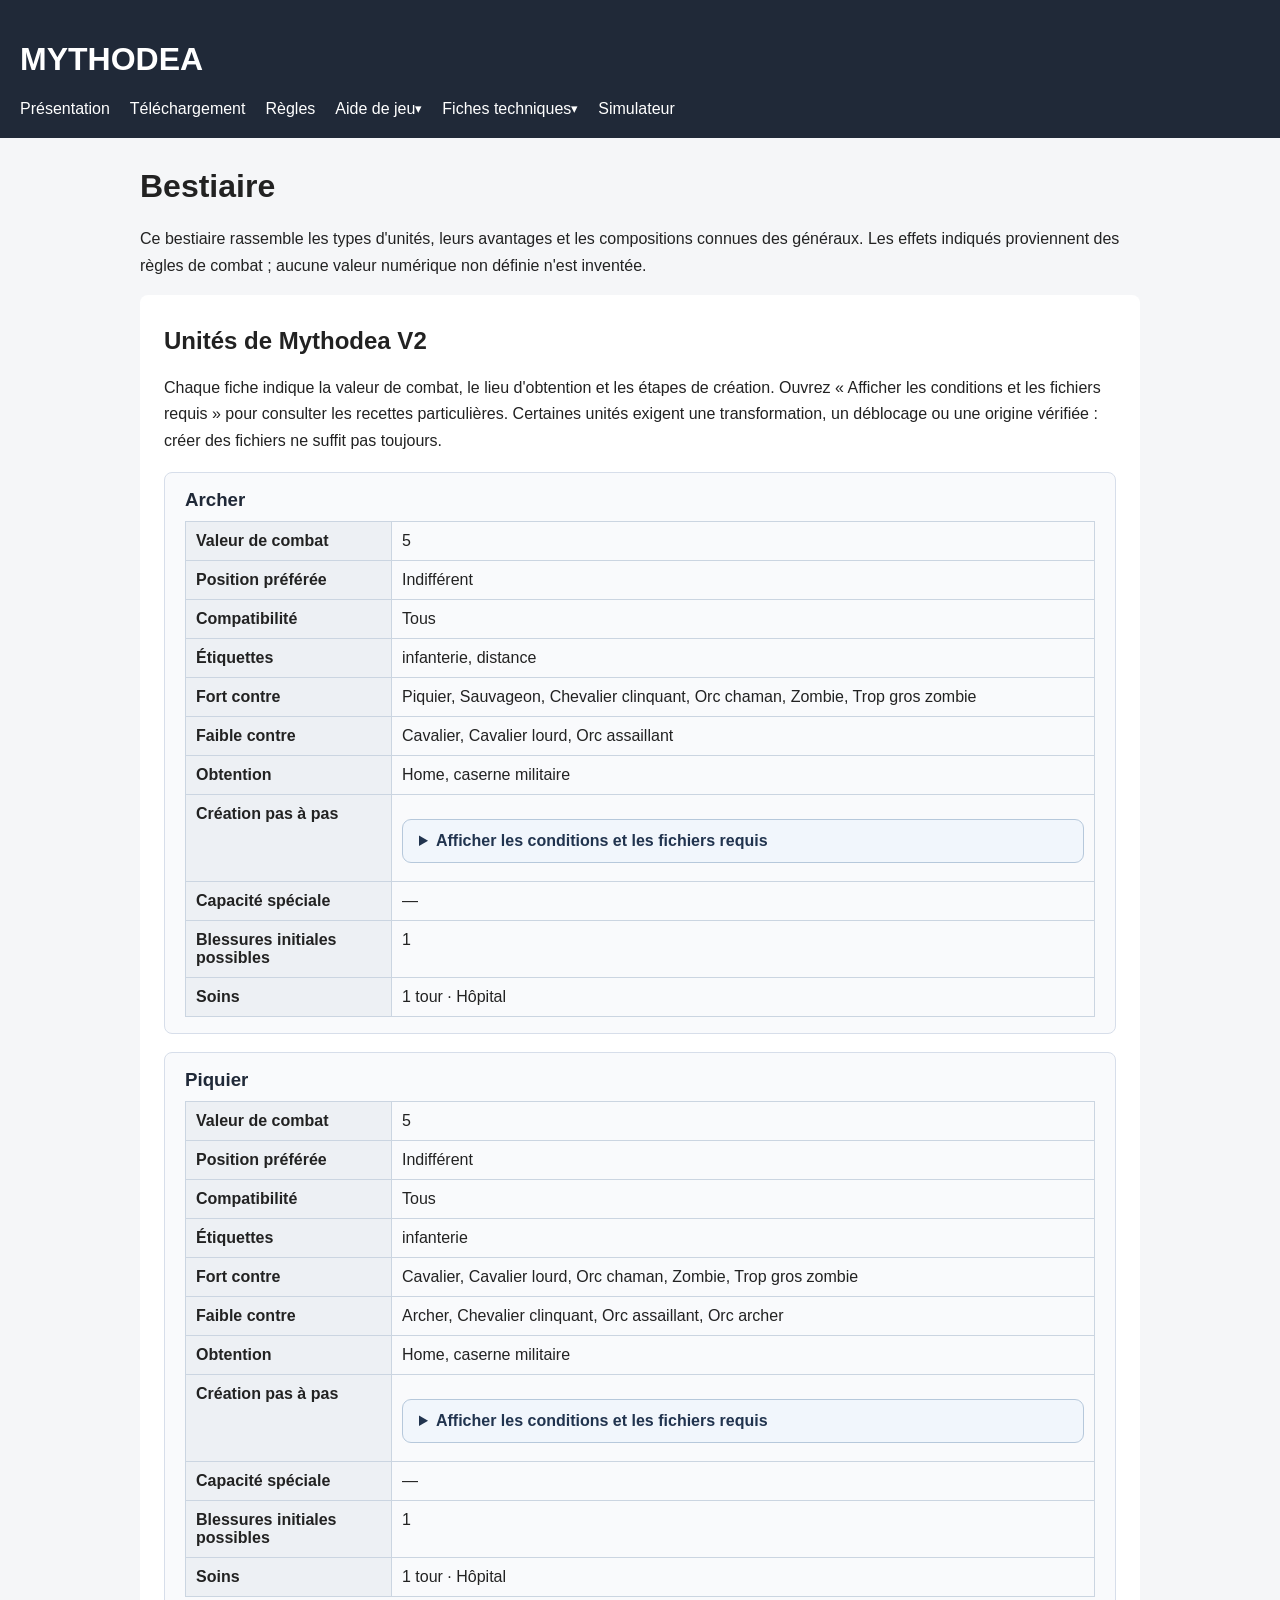
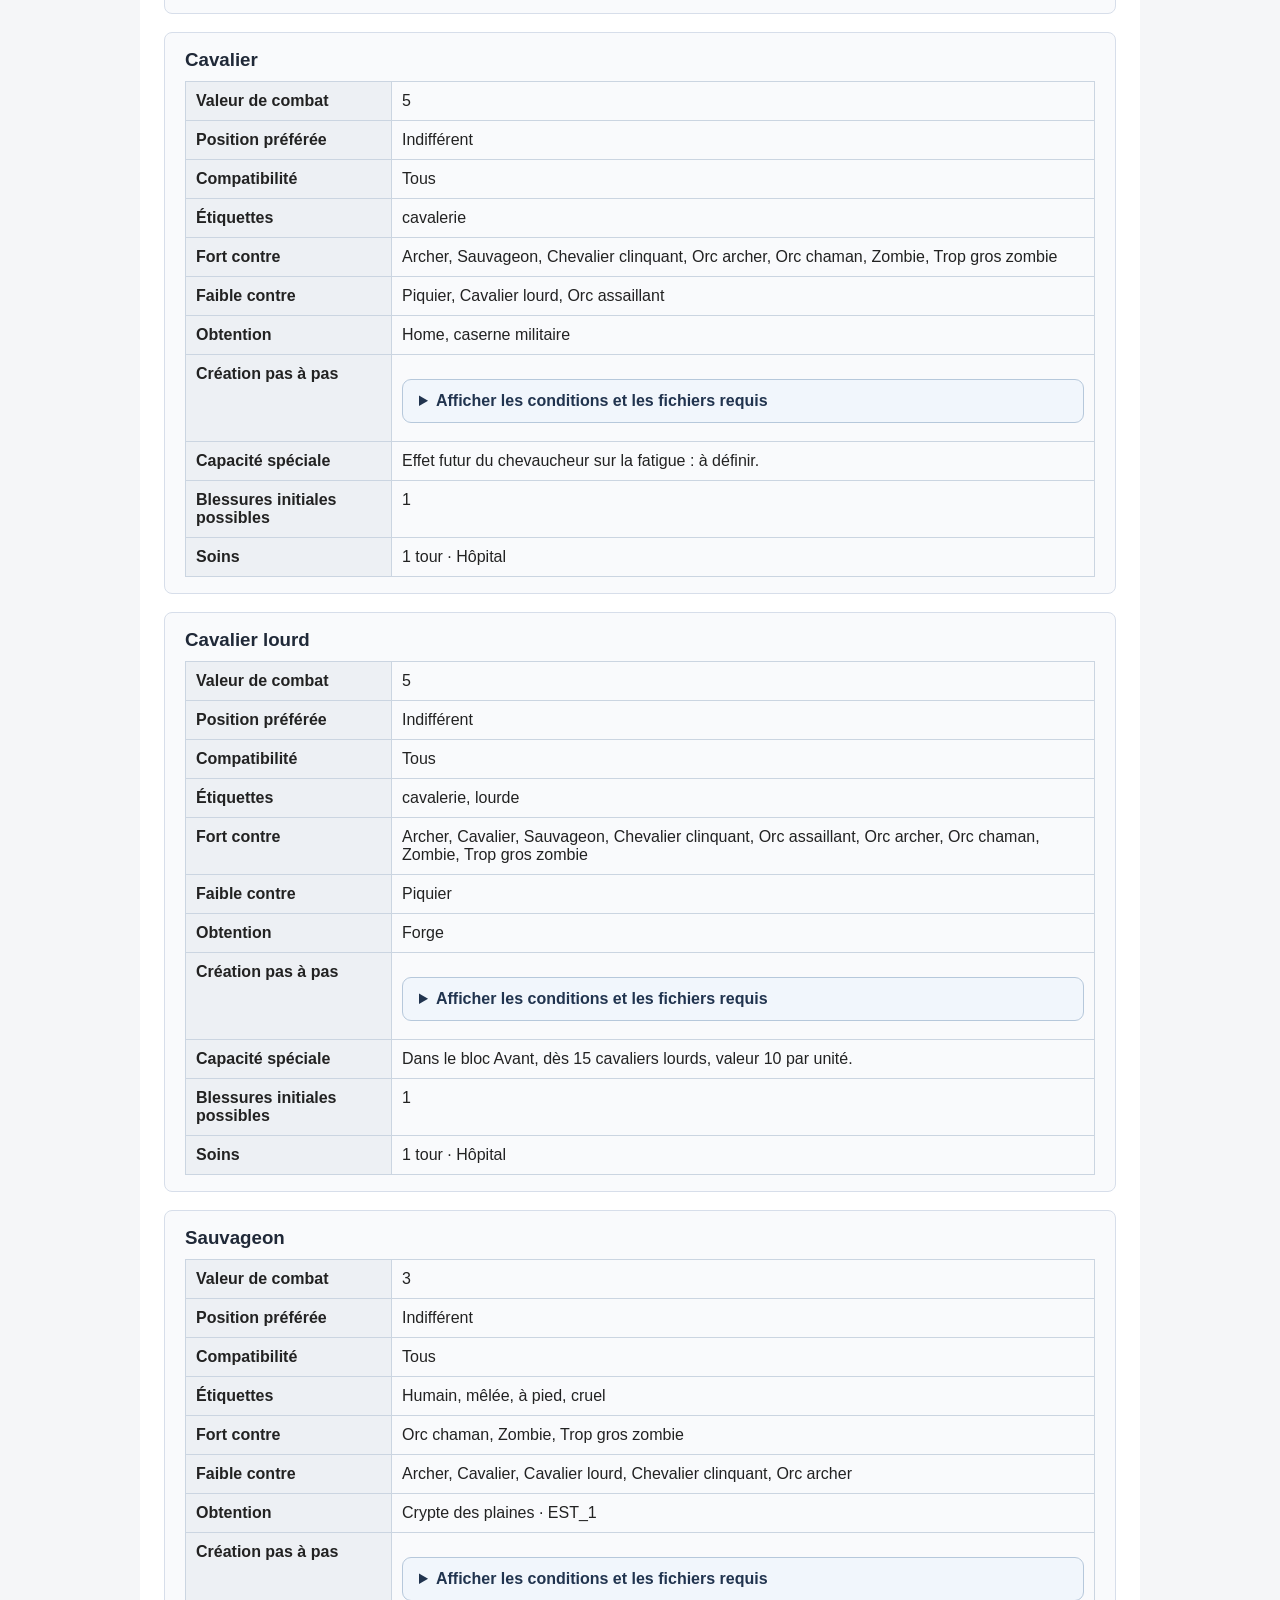
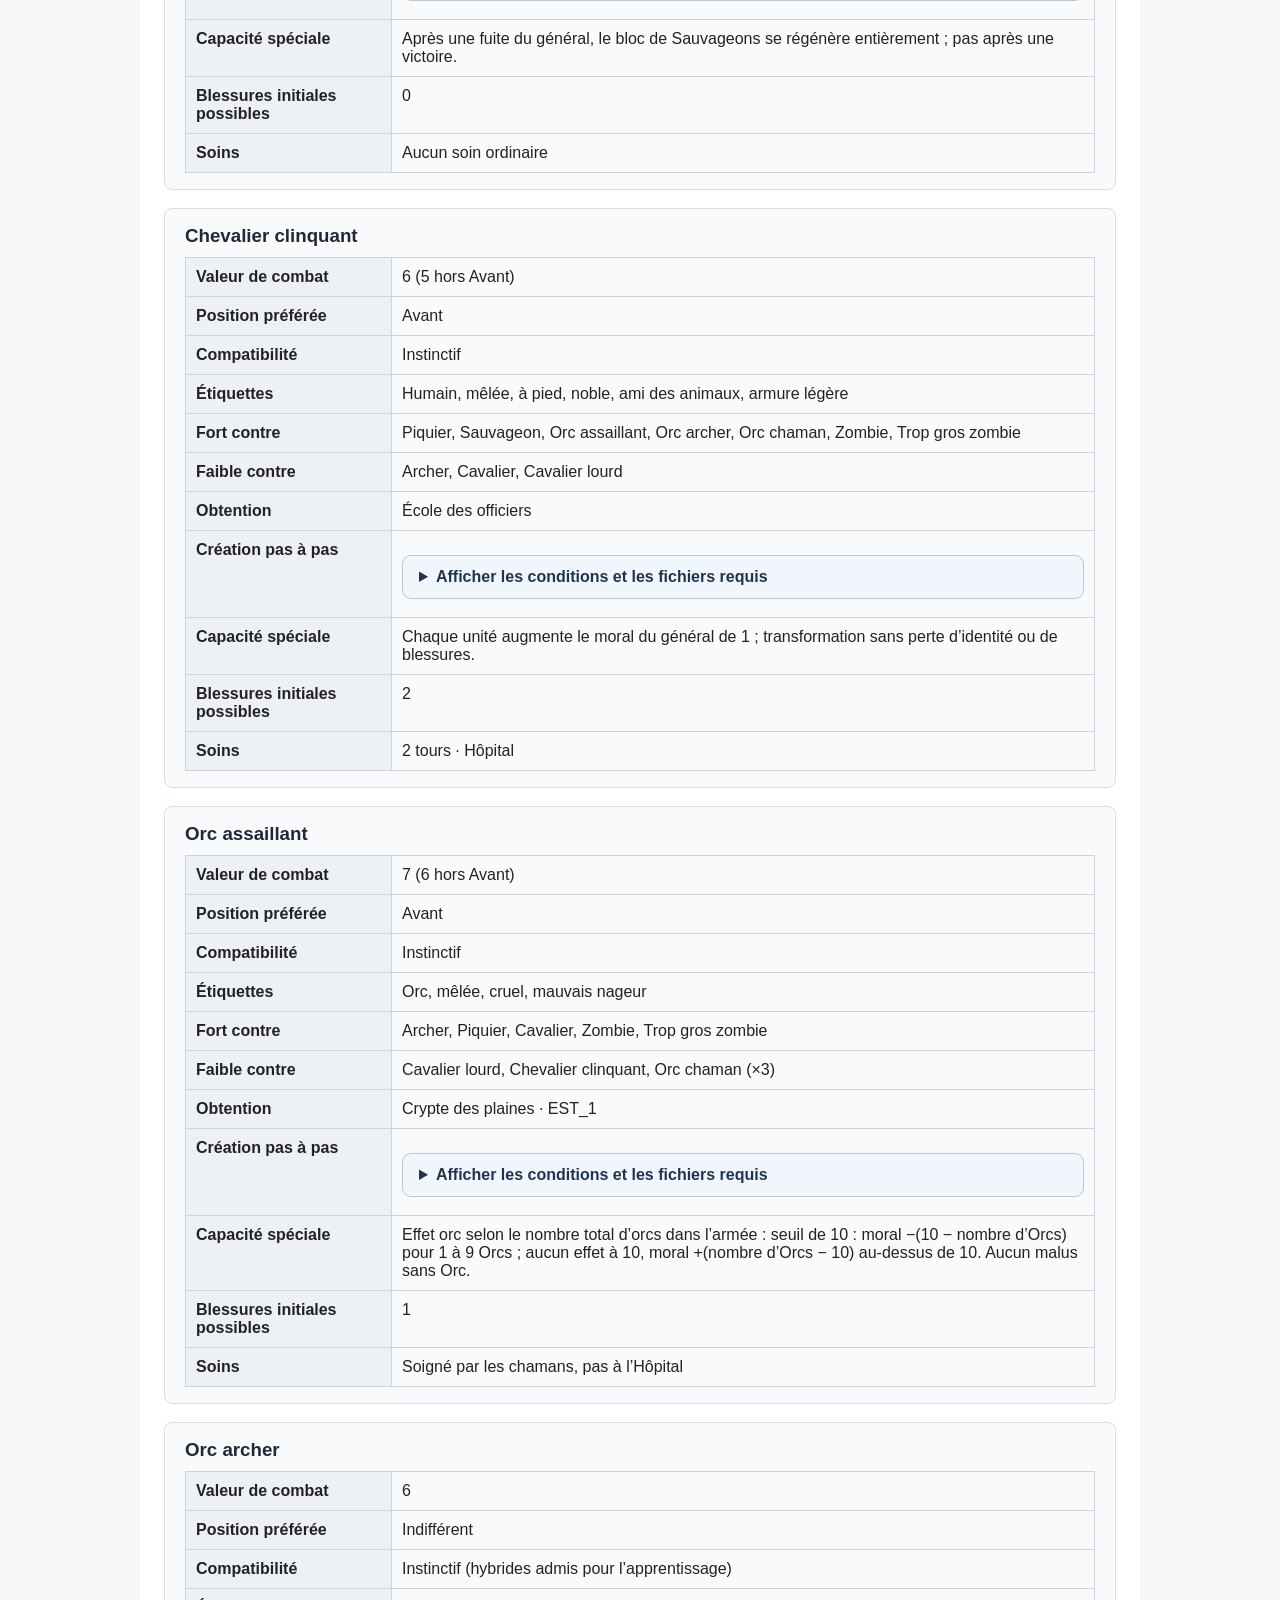
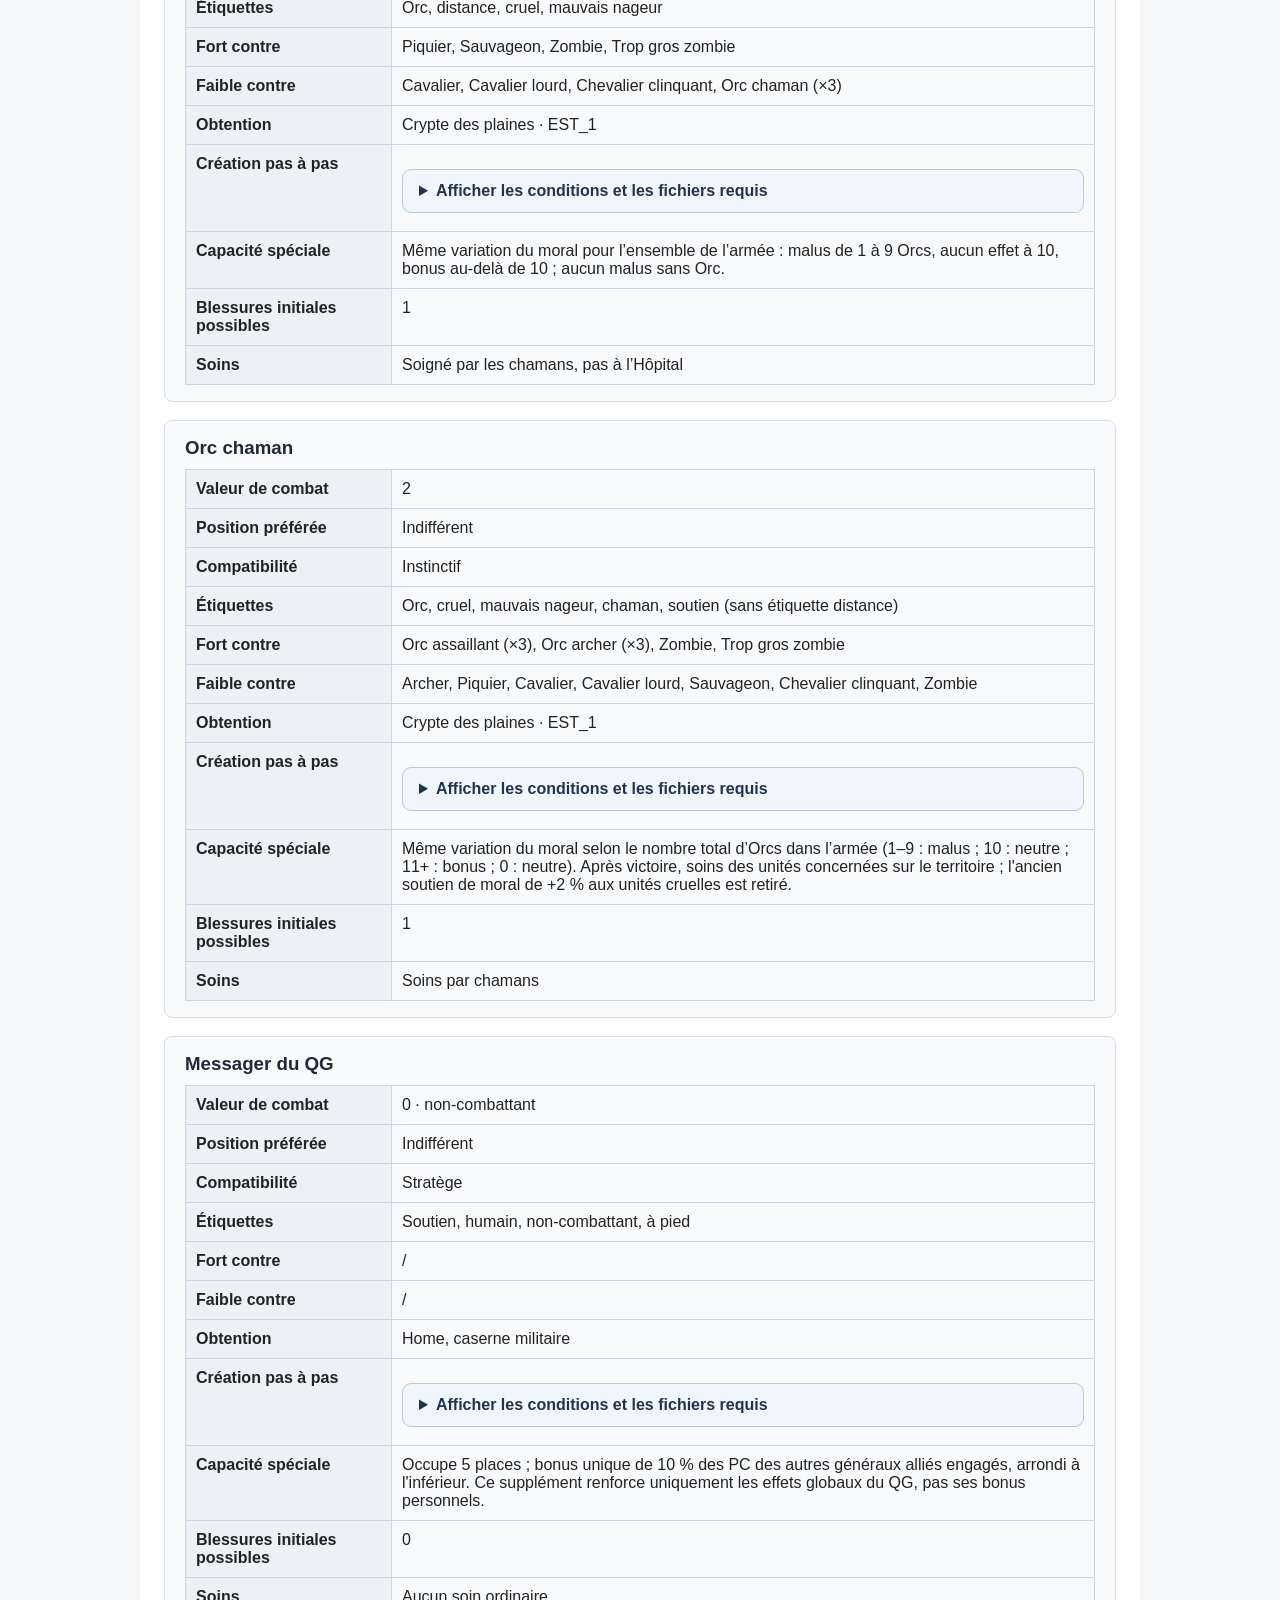
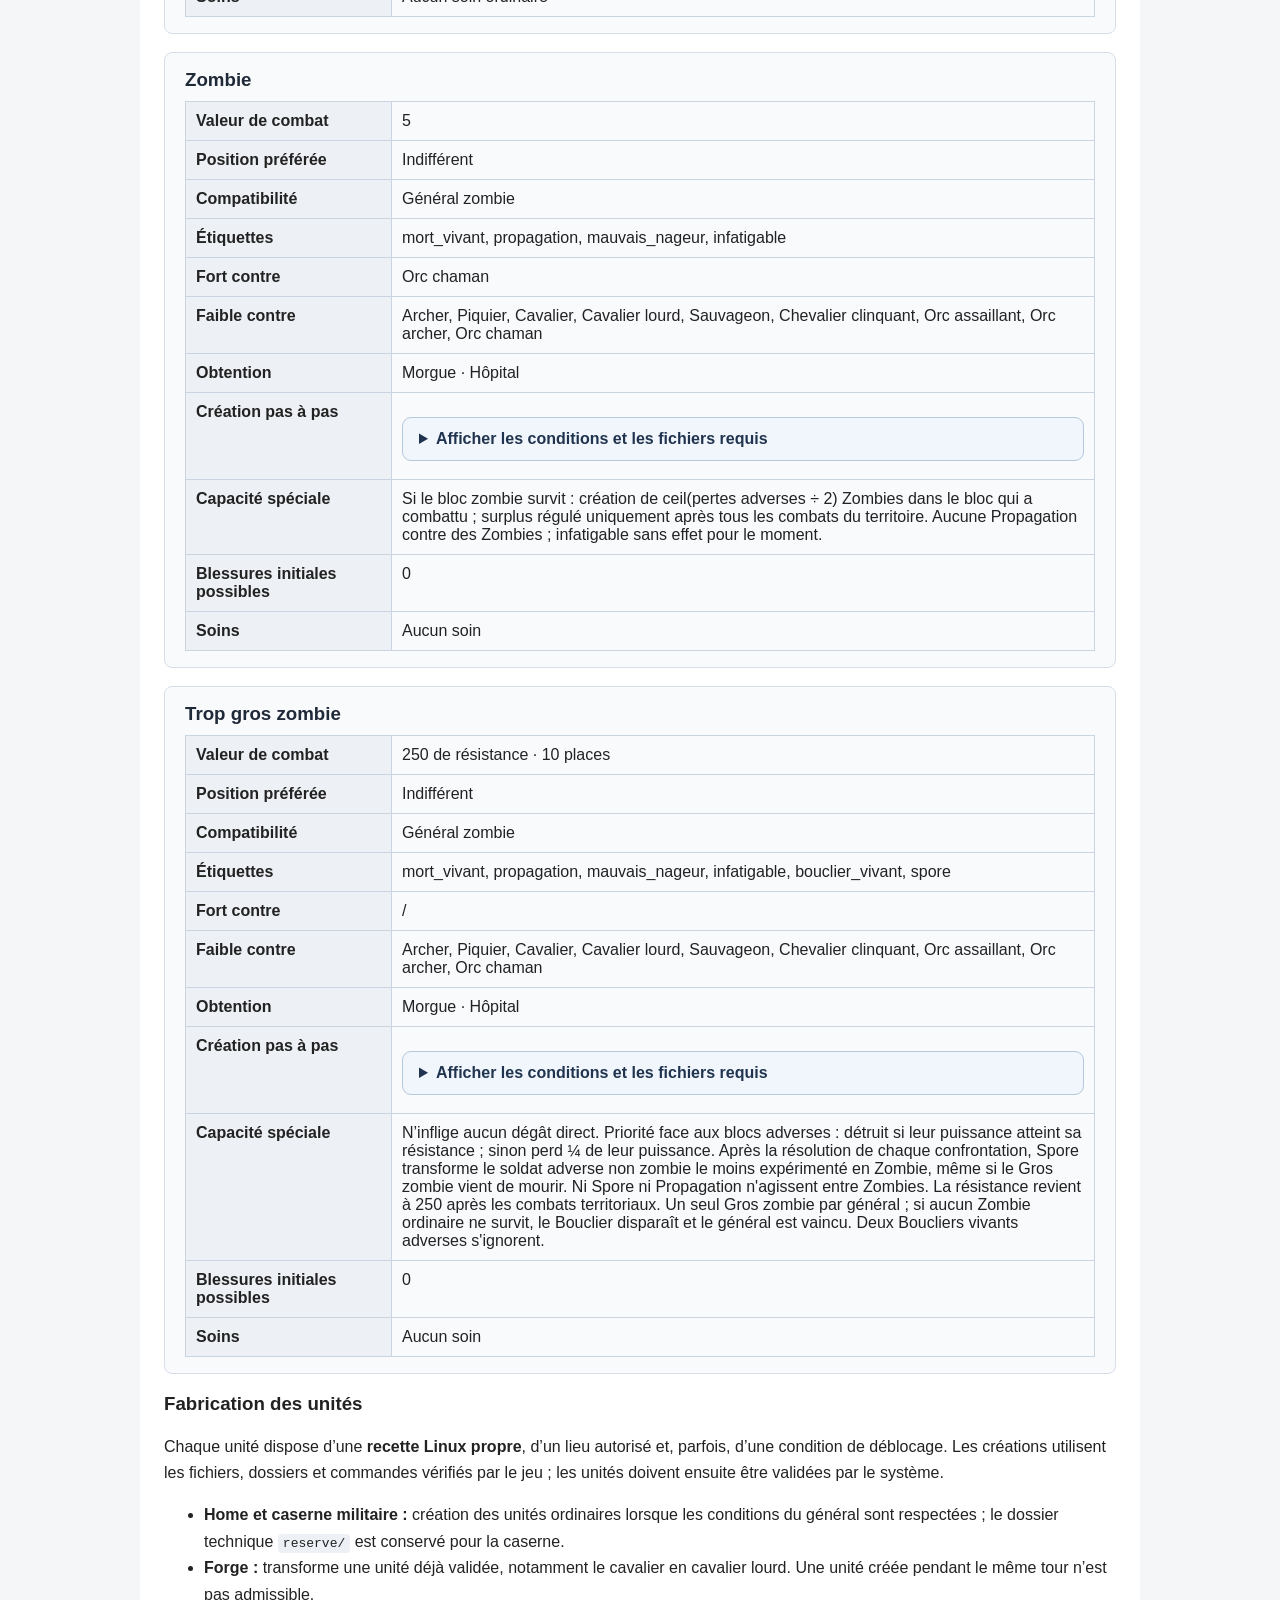
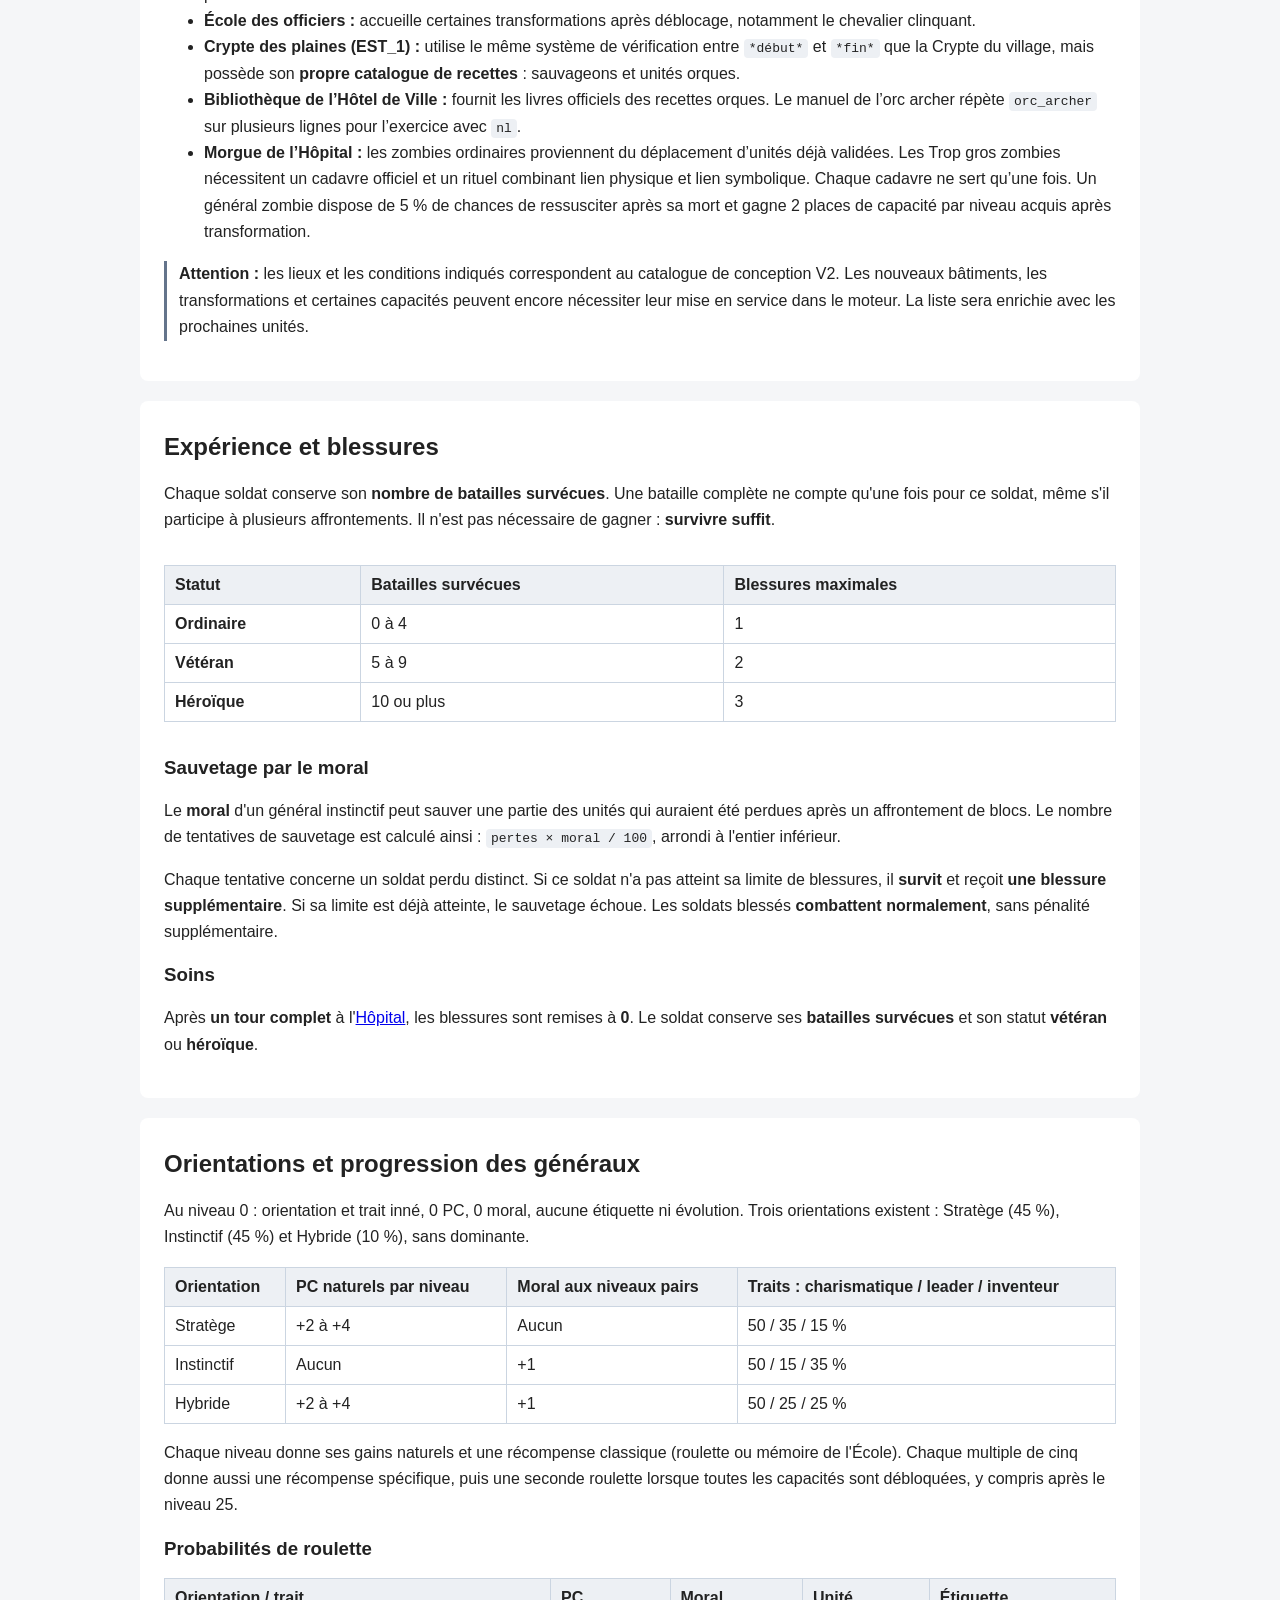
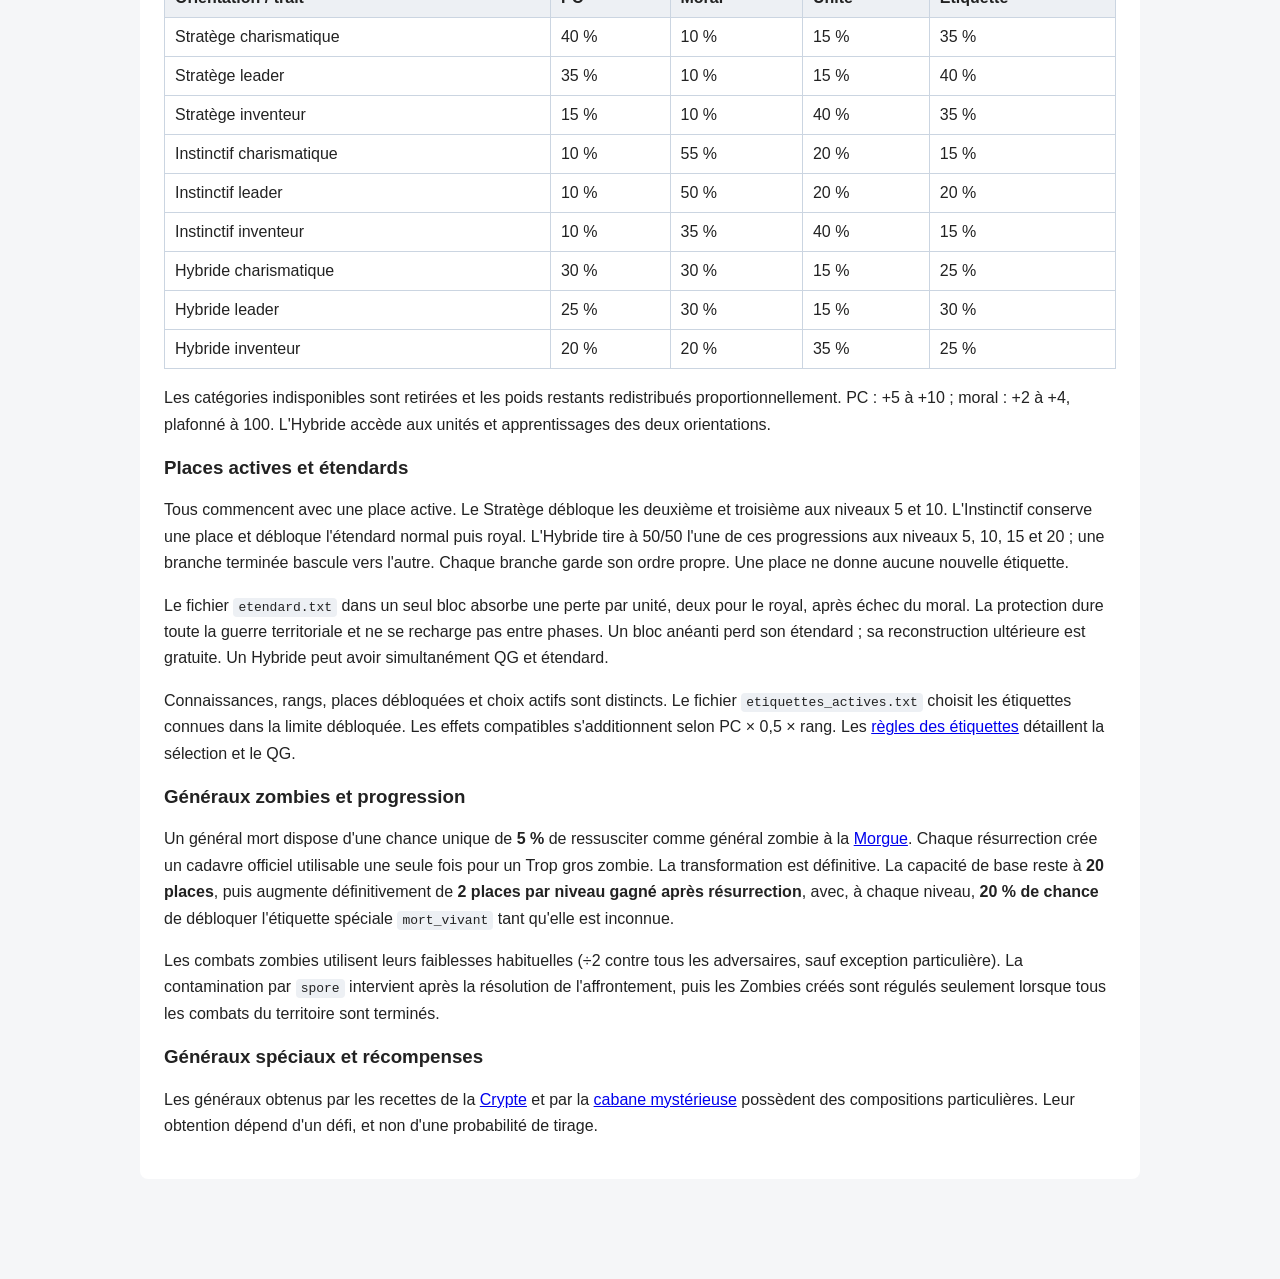
==== commit 549e0763: "maj hybride et etendard" ====
--- a/.dev/simulator-work/bestiaire.html
+++ b/.dev/simulator-work/bestiaire.html
@@ -36,28 +36,29 @@
 <h3>Soins</h3>
 <p>Après <strong>un tour complet</strong> à l'<a href="batiments.html">Hôpital</a>, les blessures sont remises à <strong>0</strong>. Le soldat conserve ses <strong>batailles survécues</strong> et son statut <strong>vétéran</strong> ou <strong>héroïque</strong>.</p>
 </section>
-<section id="generaux"><h2>Nature et caractère des généraux</h2><p>Chaque général débute au <strong>niveau 0</strong>. Son <strong>orientation de base</strong> et son <strong>trait inné</strong> sont déterminés lors de sa création et restent permanents.</p>
-<div class="scroll"><table><thead><tr><th>Orientation</th><th>Probabilité</th><th>Caractéristiques</th></tr></thead><tbody>
-<tr><td><strong>Stratège</strong></td><td>45 %</td><td>Progression des <strong>PC</strong>, une étiquette initiale, puis une aux niveaux 5 et 10.</td></tr>
-<tr><td><strong>Instinctif</strong></td><td>45 %</td><td>Progression du <strong>moral</strong>, une seule étiquette obtenue au niveau 5.</td></tr>
-<tr><td><strong>Stratège hybride</strong></td><td>5 %</td><td>Orientation de base <strong>stratège</strong> ; peut aussi apprendre les capacités instinctives à l'<strong>École des officiers</strong>.</td></tr>
-<tr><td><strong>Instinctif hybride</strong></td><td>5 %</td><td>Orientation de base <strong>instinctif</strong> ; peut apprendre des évolutions croisées à l'<strong>École des officiers</strong> et peut être désigné <strong>QG</strong>.</td></tr>
-</tbody></table></div>
-<p>Les deux orientations <strong>hybrides</strong> peuvent détenir des <strong>points de moral</strong> et des <strong>points de commandement</strong>. Toutefois, leur <strong>trait inné</strong>, leurs <strong>capacités initiales</strong> et les <strong>probabilités de récompenses naturelles</strong> suivent toujours leur orientation de base : stratège ou instinctif. Les tableaux ci-dessous s'appliquent donc aussi aux hybrides de même origine.</p>
-<h3>Probabilité du trait inné, selon la nature</h3><div class="scroll"><table><thead><tr><th>Nature</th><th>Charismatique</th><th>Leader</th><th>Inventeur</th></tr></thead><tbody><tr><th>Stratège</th><td>50 %</td><td>35 %</td><td>15 %</td></tr><tr><th>Instinctif</th><td>50 %</td><td>15 %</td><td>35 %</td></tr></tbody></table></div>
-<h3>Récompenses de niveau — roulette</h3>
-<p>Les gains naturels s'ajoutent à chaque niveau : +2 à +4 PC pour le stratège ; +1 moral aux niveaux pairs pour l'instinctif. À la création, un stratège possède 11 à 20 PC et sa première étiquette. Sa deuxième étiquette arrive au niveau 5, la troisième au niveau 10, puis la roulette reprend au niveau 15. Un instinctif reçoit une seule étiquette au niveau 5 et suit la roulette aux autres niveaux.</p>
-<div class="scroll"><table><thead><tr><th>Orientation</th><th>Trait</th><th>Poids récompense statistique</th><th>Poids nouvelle unité</th></tr></thead><tbody>
-<tr><td>Stratège</td><td>Charismatique</td><td>60</td><td>10</td></tr>
-<tr><td>Stratège</td><td>Leader</td><td>20</td><td>10</td></tr>
-<tr><td>Stratège</td><td>Inventeur</td><td>20</td><td>60</td></tr>
-<tr><td>Instinctif</td><td>Charismatique</td><td>60</td><td>25</td></tr>
-<tr><td>Instinctif</td><td>Leader</td><td>20</td><td>20</td></tr>
-<tr><td>Instinctif</td><td>Inventeur</td><td>20</td><td>70</td></tr>
-</tbody></table></div>
-<p>Ces chiffres sont des <strong>poids relatifs</strong>, pas des pourcentages. Les récompenses sont « Maîtrise du commandement » (+5 à +10 PC) et « Force de caractère » (+2 à +4 moral), selon l'orientation. Les unités déjà débloquées et les gains impossibles sont retirés du tirage. Les PC restent le dernier recours répétable.</p>
-<h3>Étiquettes connues et actives</h3>
-<p>Les étiquettes de combat sont <code>infanterie</code>, <code>distance</code>, <code>cavalerie</code>, <code>humain</code>, <code>melee</code>, <code>orc</code>, <code>mort_vivant</code>, <code>noble</code>, <code>armure_legere</code>, <code>lourde</code>, <code>chaman</code> et <code>cruelle</code>. Le joueur sélectionne les étiquettes actives dans <code>etiquettes_actives.txt</code>. Trois maximum chez un stratège, une chez un instinctif ; toutes doivent être connues. Les effets compatibles s'additionnent selon <strong>PC × 0,5 × rang</strong>. Les bonus du QG sont transmis aux alliés engagés ; un Messager ajoute 10 % des PC des autres généraux alliés au soutien global seulement.</p>
+<section id="generaux"><h2>Orientations et progression des généraux</h2>
+<p>Au niveau 0 : orientation et trait inné, 0 PC, 0 moral, aucune étiquette ni évolution. Trois orientations existent : Stratège (45 %), Instinctif (45 %) et Hybride (10 %), sans dominante.</p>
+<table><thead><tr><th>Orientation</th><th>PC naturels par niveau</th><th>Moral aux niveaux pairs</th><th>Traits : charismatique / leader / inventeur</th></tr></thead><tbody>
+<tr><td>Stratège</td><td>+2 à +4</td><td>Aucun</td><td>50 / 35 / 15 %</td></tr>
+<tr><td>Instinctif</td><td>Aucun</td><td>+1</td><td>50 / 15 / 35 %</td></tr>
+<tr><td>Hybride</td><td>+2 à +4</td><td>+1</td><td>50 / 25 / 25 %</td></tr></tbody></table>
+<p>Chaque niveau donne ses gains naturels et une récompense classique (roulette ou mémoire de l'École). Chaque multiple de cinq donne aussi une récompense spécifique, puis une seconde roulette lorsque toutes les capacités sont débloquées, y compris après le niveau 25.</p>
+<h3>Probabilités de roulette</h3><table><thead><tr><th>Orientation / trait</th><th>PC</th><th>Moral</th><th>Unité</th><th>Étiquette</th></tr></thead><tbody>
+<tr><td>Stratège charismatique</td><td>40 %</td><td>10 %</td><td>15 %</td><td>35 %</td></tr>
+<tr><td>Stratège leader</td><td>35 %</td><td>10 %</td><td>15 %</td><td>40 %</td></tr>
+<tr><td>Stratège inventeur</td><td>15 %</td><td>10 %</td><td>40 %</td><td>35 %</td></tr>
+<tr><td>Instinctif charismatique</td><td>10 %</td><td>55 %</td><td>20 %</td><td>15 %</td></tr>
+<tr><td>Instinctif leader</td><td>10 %</td><td>50 %</td><td>20 %</td><td>20 %</td></tr>
+<tr><td>Instinctif inventeur</td><td>10 %</td><td>35 %</td><td>40 %</td><td>15 %</td></tr>
+<tr><td>Hybride charismatique</td><td>30 %</td><td>30 %</td><td>15 %</td><td>25 %</td></tr>
+<tr><td>Hybride leader</td><td>25 %</td><td>30 %</td><td>15 %</td><td>30 %</td></tr>
+<tr><td>Hybride inventeur</td><td>20 %</td><td>20 %</td><td>35 %</td><td>25 %</td></tr>
+</tbody></table>
+<p>Les catégories indisponibles sont retirées et les poids restants redistribués proportionnellement. PC : +5 à +10 ; moral : +2 à +4, plafonné à 100. L'Hybride accède aux unités et apprentissages des deux orientations.</p>
+<h3>Places actives et étendards</h3>
+<p>Tous commencent avec une place active. Le Stratège débloque les deuxième et troisième aux niveaux 5 et 10. L'Instinctif conserve une place et débloque l'étendard normal puis royal. L'Hybride tire à 50/50 l'une de ces progressions aux niveaux 5, 10, 15 et 20 ; une branche terminée bascule vers l'autre. Chaque branche garde son ordre propre. Une place ne donne aucune nouvelle étiquette.</p>
+<p>Le fichier <code>etendard.txt</code> dans un seul bloc absorbe une perte par unité, deux pour le royal, après échec du moral. La protection dure toute la guerre territoriale et ne se recharge pas entre phases. Un bloc anéanti perd son étendard ; sa reconstruction ultérieure est gratuite. Un Hybride peut avoir simultanément QG et étendard.</p>
+<p>Connaissances, rangs, places débloquées et choix actifs sont distincts. Le fichier <code>etiquettes_actives.txt</code> choisit les étiquettes connues dans la limite débloquée. Les effets compatibles s'additionnent selon PC × 0,5 × rang. Les <a href="etiquettes.html">règles des étiquettes</a> détaillent la sélection et le QG.</p>
 <h3 id="generaux-zombies">Généraux zombies et progression</h3><p>Un général mort dispose d'une chance unique de <strong>5 %</strong> de ressusciter comme général zombie à la <a href="batiments.html#morgue">Morgue</a>. Chaque résurrection crée un cadavre officiel utilisable une seule fois pour un Trop gros zombie. La transformation est définitive. La capacité de base reste à <strong>20 places</strong>, puis augmente définitivement de <strong>2 places par niveau gagné après résurrection</strong>, avec, à chaque niveau, <strong>20 % de chance</strong> de débloquer l'étiquette spéciale <code>mort_vivant</code> tant qu'elle est inconnue.</p>
 <p>Les combats zombies utilisent leurs faiblesses habituelles (÷2 contre tous les adversaires, sauf exception particulière). La contamination par <code>spore</code> intervient après la résolution de l'affrontement, puis les Zombies créés sont régulés seulement lorsque tous les combats du territoire sont terminés.</p>
 <h3>Généraux spéciaux et récompenses</h3><p>Les généraux obtenus par les recettes de la <a href="batiments.html#crypte">Crypte</a> et par la <a href="quetes.html#cabane">cabane mystérieuse</a> possèdent des compositions particulières. Leur obtention dépend d'un défi, et non d'une probabilité de tirage.</p></section>
